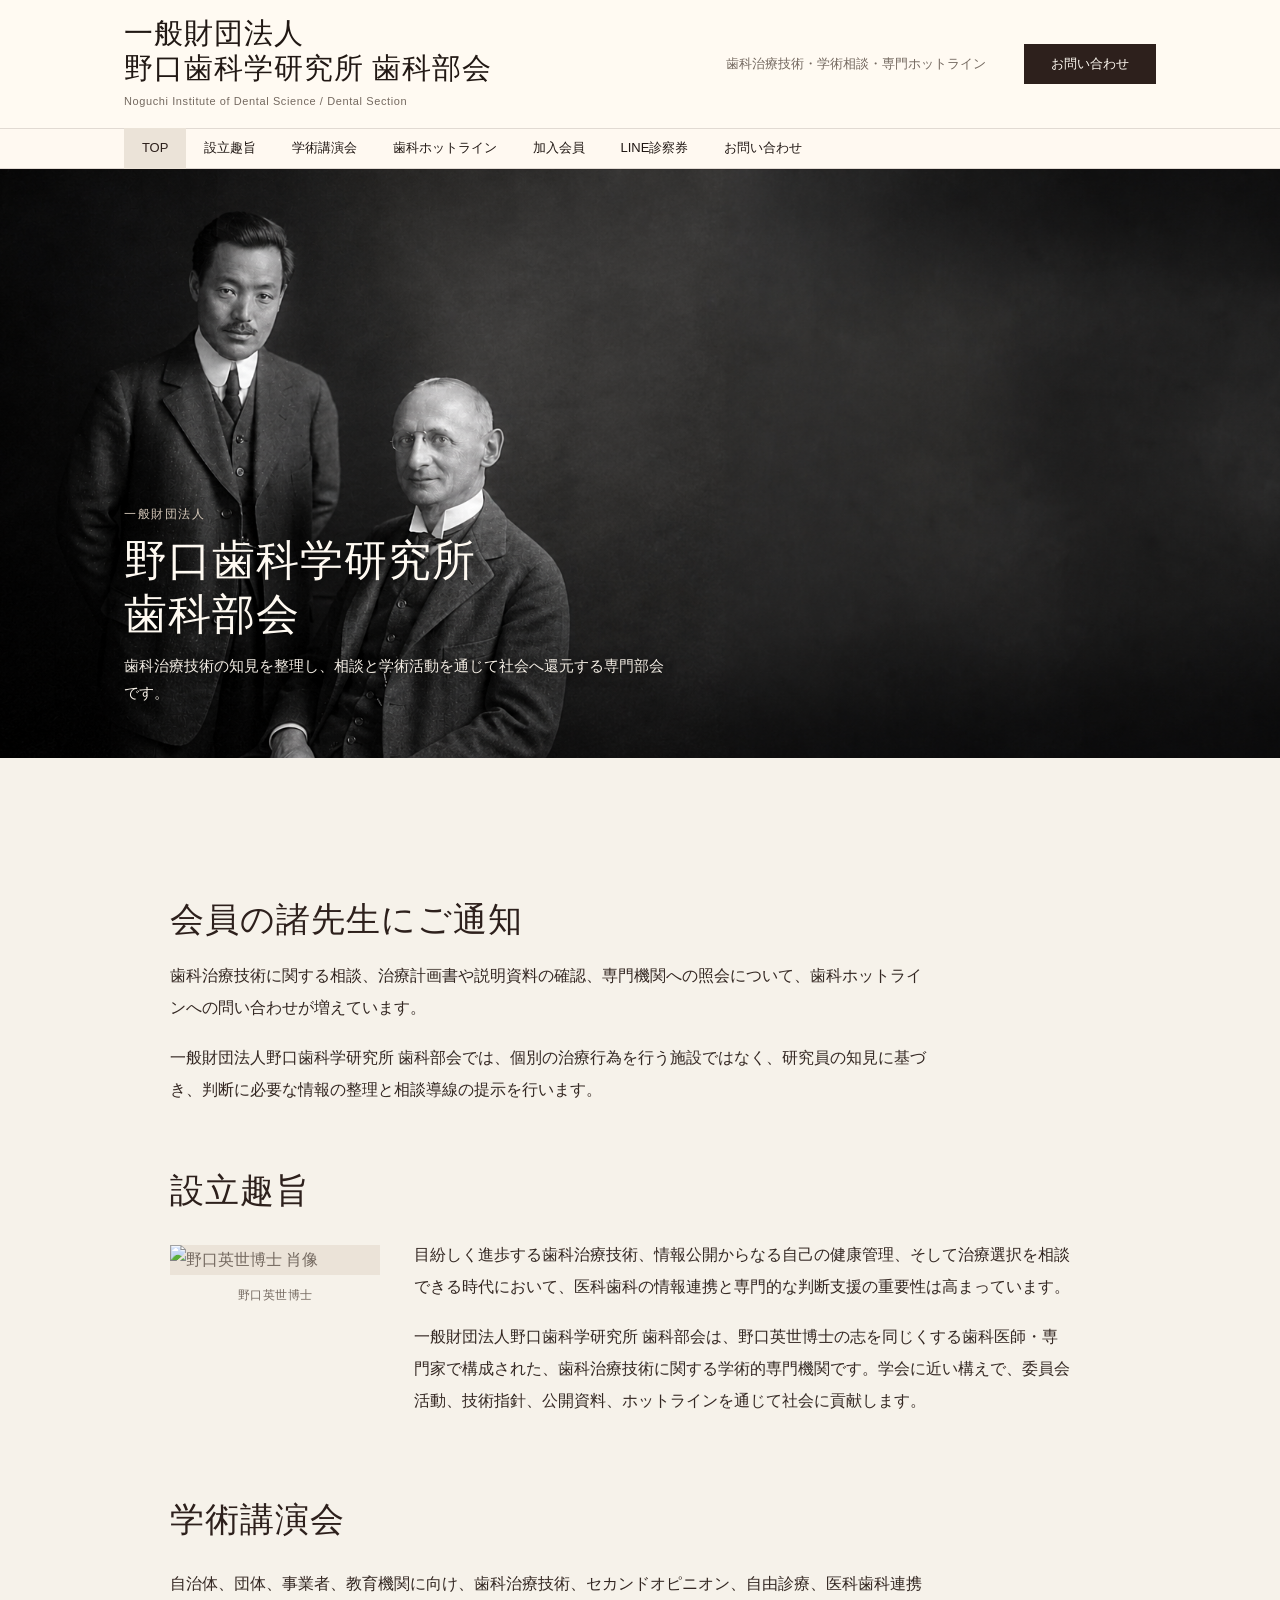
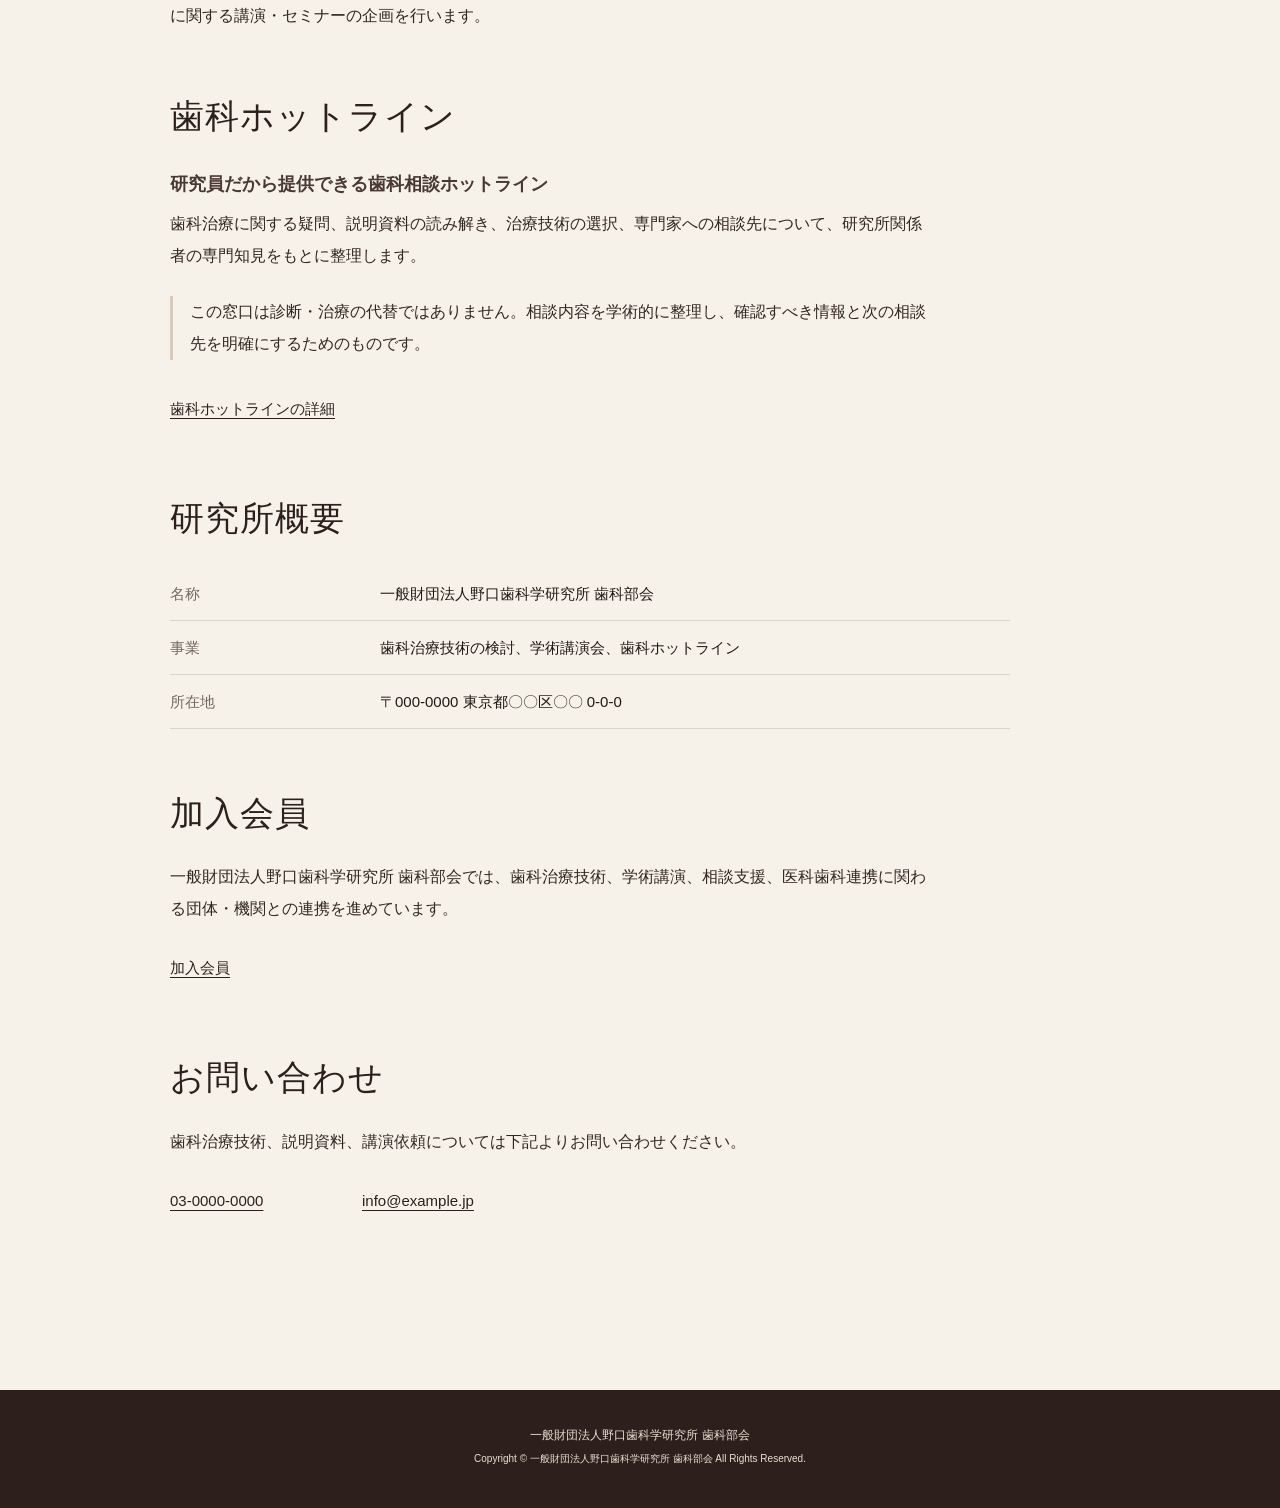
==== index.html @ ede230c1 "chore: initial commit — 野口歯科学研究所 歯科部会 公式サイト - index.html / hotline.html / members.html / line-card.h" ====
<!doctype html>
<html lang="ja">
  <head>
    <meta charset="utf-8" />
    <meta name="viewport" content="width=device-width, initial-scale=1" />
    <title>一般財団法人野口歯科学研究所 歯科部会 | 歯科治療技術・学術相談・専門ホットライン</title>
    <meta
      name="description"
      content="一般財団法人野口歯科学研究所 歯科部会は、歯科治療技術の検討、歯科ホットライン、技術資料の公開を行う学術的専門機関です。セカンドオピニオン、医科歯科連携、講演活動も推進。"
    />
    <meta name="keywords" content="野口歯科学研究所,歯科部会,歯科治療技術,歯科ホットライン,セカンドオピニオン,医科歯科連携,LINE診察券,歯科相談,学術講演" />
    <meta name="author" content="一般財団法人野口歯科学研究所 歯科部会" />
    <meta name="robots" content="index,follow,max-image-preview:large,max-snippet:-1,max-video-preview:-1" />
    <meta name="format-detection" content="telephone=no" />
    <meta name="theme-color" content="#0e2a47" />

    <link rel="canonical" href="https://hideyo-noguchi-mri.com/" />

    <!-- Open Graph -->
    <meta property="og:type" content="website" />
    <meta property="og:site_name" content="一般財団法人野口歯科学研究所 歯科部会" />
    <meta property="og:title" content="一般財団法人野口歯科学研究所 歯科部会 | 歯科治療技術・学術相談・専門ホットライン" />
    <meta property="og:description" content="歯科治療技術の検討、歯科ホットライン、技術資料の公開を行う学術的専門機関。セカンドオピニオン・医科歯科連携・講演活動を推進します。" />
    <meta property="og:url" content="https://hideyo-noguchi-mri.com/" />
    <meta property="og:image" content="https://hideyo-noguchi-mri.com/assets/og-image.png" />
    <meta property="og:image:width" content="1200" />
    <meta property="og:image:height" content="630" />
    <meta property="og:image:alt" content="一般財団法人野口歯科学研究所 歯科部会" />
    <meta property="og:locale" content="ja_JP" />

    <!-- Twitter Card -->
    <meta name="twitter:card" content="summary_large_image" />
    <meta name="twitter:title" content="一般財団法人野口歯科学研究所 歯科部会" />
    <meta name="twitter:description" content="歯科治療技術の検討、歯科ホットライン、技術資料の公開を行う学術的専門機関。" />
    <meta name="twitter:image" content="https://hideyo-noguchi-mri.com/assets/og-image.png" />
    <meta name="twitter:image:alt" content="一般財団法人野口歯科学研究所 歯科部会" />

    <!-- Favicon -->
    <link rel="icon" type="image/png" sizes="16x16" href="assets/favicon-16.png" />
    <link rel="icon" type="image/png" sizes="32x32" href="assets/favicon-32.png" />
    <link rel="icon" type="image/png" sizes="192x192" href="assets/favicon-192.png" />
    <link rel="icon" type="image/png" sizes="512x512" href="assets/favicon-512.png" />
    <link rel="apple-touch-icon" sizes="180x180" href="assets/apple-touch-icon.png" />
    <link rel="shortcut icon" href="assets/favicon-32.png" />

    <link rel="stylesheet" href="styles.css" />

    <!-- 構造化データ (JSON-LD): 組織情報 -->
    <script type="application/ld+json">
    {
      "@context": "https://schema.org",
      "@type": "Organization",
      "name": "一般財団法人野口歯科学研究所 歯科部会",
      "alternateName": "Noguchi Institute of Dental Science / Dental Section",
      "url": "https://hideyo-noguchi-mri.com/",
      "logo": "https://hideyo-noguchi-mri.com/assets/favicon-512.png",
      "image": "https://hideyo-noguchi-mri.com/assets/og-image.png",
      "description": "歯科治療技術の検討、歯科ホットライン、技術資料の公開を行う学術的専門機関。",
      "foundingLocation": "東京都",
      "areaServed": "JP",
      "knowsLanguage": "ja",
      "contactPoint": [{
        "@type": "ContactPoint",
        "telephone": "+81-3-0000-0000",
        "contactType": "customer service",
        "email": "info@example.jp",
        "areaServed": "JP",
        "availableLanguage": ["Japanese"]
      }],
      "sameAs": []
    }
    </script>
    <script type="application/ld+json">
    {
      "@context": "https://schema.org",
      "@type": "WebSite",
      "name": "一般財団法人野口歯科学研究所 歯科部会",
      "url": "https://hideyo-noguchi-mri.com/",
      "inLanguage": "ja"
    }
    </script>
  </head>
  <body>
    <div id="wrapper">
      <div class="fixed-header">
        <header id="header">
          <a class="logo-area" href="#top" aria-label="一般財団法人野口歯科学研究所 歯科部会 ホーム">
            <span class="logo-main">一般財団法人<br>野口歯科学研究所 歯科部会</span>
            <span class="logo-sub">Noguchi Institute of Dental Science / Dental Section</span>
          </a>
          <div class="header-copy">
            歯科治療技術・学術相談・専門ホットライン
          </div>
          <a class="header-contact" href="#contact">お問い合わせ</a>
        </header>

        <nav id="headnav" aria-label="主要ナビゲーション">
          <ul id="menu">
            <li><a href="index.html" aria-current="page">TOP</a></li>
            <li><a href="index.html#statement">設立趣旨</a></li>
            <li><a href="index.html#lecture">学術講演会</a></li>
            <li><a href="hotline.html">歯科ホットライン</a></li>
            <li><a href="members.html">加入会員</a></li>
            <li><a href="line-card.html">LINE診察券</a></li>
            <li><a href="index.html#contact">お問い合わせ</a></li>
          </ul>
        </nav>
      </div>

      <main id="top">
        <div id="imagebox">
          <img
            src="assets/noguchi-hero-refined.png"
            alt="野口英世博士を含む歴史的肖像写真"
          />
          <div class="hero-caption">
            <p>一般財団法人</p>
            <h1>野口歯科学研究所<br>歯科部会</h1>
            <span>歯科治療技術の知見を整理し、相談と学術活動を通じて社会へ還元する専門部会です。</span>
          </div>
        </div>

        <div id="content" class="clearfix">
          <article id="main">
            <section class="singletxt notice-block">
              <h2 class="title">会員の諸先生にご通知</h2>
              <p>
                歯科治療技術に関する相談、治療計画書や説明資料の確認、専門機関への照会について、歯科ホットラインへの問い合わせが増えています。
              </p>
              <p>
                一般財団法人野口歯科学研究所 歯科部会では、個別の治療行為を行う施設ではなく、研究員の知見に基づき、判断に必要な情報の整理と相談導線の提示を行います。
              </p>
            </section>

            <section id="statement" class="singletxt">
              <h2>設立趣旨</h2>
              <div class="portrait-text">
                <figure class="noguchi-portrait">
                  <img
                    src="https://hideyo-noguchi-mri.com/wp-content/themes/standard_black_cmspro/img/hideyo-210x162.jpg"
                    alt="野口英世博士 肖像"
                  />
                  <figcaption>野口英世博士</figcaption>
                </figure>
                <div>
                  <p>
                    目紛しく進歩する歯科治療技術、情報公開からなる自己の健康管理、そして治療選択を相談できる時代において、医科歯科の情報連携と専門的な判断支援の重要性は高まっています。
                  </p>
                  <p>
                    一般財団法人野口歯科学研究所 歯科部会は、野口英世博士の志を同じくする歯科医師・専門家で構成された、歯科治療技術に関する学術的専門機関です。学会に近い構えで、委員会活動、技術指針、公開資料、ホットラインを通じて社会に貢献します。
                  </p>
                </div>
              </div>
            </section>

            <section id="lecture" class="singletxt">
              <h2>学術講演会</h2>
              <p>
                自治体、団体、事業者、教育機関に向け、歯科治療技術、セカンドオピニオン、自由診療、医科歯科連携に関する講演・セミナーの企画を行います。
              </p>
            </section>

            <section id="hotline" class="singletxt">
              <h2>歯科ホットライン</h2>
              <h3>研究員だから提供できる歯科相談ホットライン</h3>
              <p>
                歯科治療に関する疑問、説明資料の読み解き、治療技術の選択、専門家への相談先について、研究所関係者の専門知見をもとに整理します。
              </p>
              <div class="square3">
                <p>
                  この窓口は診断・治療の代替ではありません。相談内容を学術的に整理し、確認すべき情報と次の相談先を明確にするためのものです。
                </p>
              </div>
              <p class="contact-line">
                <a href="hotline.html">歯科ホットラインの詳細</a>
              </p>
            </section>

            <section id="profile" class="singletxt">
              <h2>研究所概要</h2>
              <table class="tablestyle">
                <tr>
                  <th>名称</th>
                  <td>一般財団法人野口歯科学研究所 歯科部会</td>
                </tr>
                <tr>
                  <th>事業</th>
                  <td>歯科治療技術の検討、学術講演会、歯科ホットライン</td>
                </tr>
                <tr>
                  <th>所在地</th>
                  <td>〒000-0000 東京都〇〇区〇〇 0-0-0</td>
                </tr>
              </table>
            </section>

            <section id="members" class="singletxt">
              <h2>加入会員</h2>
              <p>
                一般財団法人野口歯科学研究所 歯科部会では、歯科治療技術、学術講演、相談支援、医科歯科連携に関わる団体・機関との連携を進めています。
              </p>
              <p class="contact-line">
                <a href="members.html">加入会員</a>
              </p>
            </section>

            <section id="contact" class="singletxt">
              <h2>お問い合わせ</h2>
              <p>歯科治療技術、説明資料、講演依頼については下記よりお問い合わせください。</p>
              <p class="contact-line">
                <a href="tel:0300000000">03-0000-0000</a>
                <a href="mailto:info@example.jp">info@example.jp</a>
              </p>
            </section>
          </article>
        </div>
      </main>

      <footer id="footer">
        <p>一般財団法人野口歯科学研究所 歯科部会</p>
        <small>Copyright &copy; 一般財団法人野口歯科学研究所 歯科部会 All Rights Reserved.</small>
      </footer>
    </div>
  </body>
</html>
---- styles.css ----
:root {
  --ink: #211814;
  --brown: #2d201c;
  --brown-2: #4a3933;
  --paper: #f6f2ea;
  --paper-2: #ebe3d8;
  --paper-3: #fffaf2;
  --sand: #d8cbbc;
  --muted: #746960;
  --white: #fffaf2;
  --line: rgba(45, 32, 28, 0.14);
  --soft-shadow: 0 18px 48px rgba(45, 32, 28, 0.08);
  --content: 1160px;
  --read: 760px;
  --gutter: clamp(20px, 5vw, 72px);
}

* {
  box-sizing: border-box;
  margin: 0;
  padding: 0;
}

html {
  width: 100%;
  scroll-padding-top: 132px;
}

body {
  width: 100%;
  min-height: 100vh;
  color: var(--ink);
  background: var(--paper);
  font-family: "Meiryo", "Hiragino Kaku Gothic ProN", "Yu Gothic", sans-serif;
  font-size: 16px;
  line-height: 1.9;
}

a {
  color: inherit;
  text-decoration: none;
}

a:hover {
  color: var(--brown-2);
}

img {
  max-width: 100%;
  border: 0;
  vertical-align: bottom;
}

ul {
  list-style: none;
}

#wrapper {
  min-height: 100vh;
  background: var(--paper);
}

.fixed-header {
  position: sticky;
  top: 0;
  z-index: 20;
  background: rgba(255, 250, 242, 0.96);
  backdrop-filter: blur(12px);
  box-shadow: 0 1px 0 var(--line);
}

#header {
  display: grid;
  grid-template-columns: minmax(320px, 1fr) auto auto;
  align-items: center;
  gap: clamp(20px, 3vw, 42px);
  width: min(100%, var(--content));
  min-height: 82px;
  margin: 0 auto;
  padding-inline: var(--gutter);
  color: var(--ink);
}

.logo-area {
  display: block;
  padding: 16px 0;
}

.logo-main {
  display: block;
  font-family: "Yu Mincho", "Hiragino Mincho ProN", serif;
  font-size: clamp(23px, 2.3vw, 31px);
  font-weight: 500;
  line-height: 1.2;
  letter-spacing: 1px;
}

.logo-sub {
  display: block;
  margin-top: 4px;
  color: var(--muted);
  font-size: 11px;
  letter-spacing: 0.6px;
}

.header-copy {
  max-width: 260px;
  color: var(--muted);
  font-size: 13px;
  line-height: 1.55;
}

.header-contact {
  display: inline-grid;
  min-width: 132px;
  min-height: 40px;
  padding: 0 18px;
  place-items: center;
  color: var(--white);
  background: var(--brown);
  font-size: 13px;
  line-height: 1.2;
}

#headnav {
  width: 100%;
  background: rgba(255, 250, 242, 0.96);
  overflow-x: auto;
  scrollbar-width: none;
  box-shadow: inset 0 1px 0 var(--line), inset 0 -1px 0 var(--line);
}

#headnav::-webkit-scrollbar {
  display: none;
}

#menu {
  display: flex;
  flex-wrap: nowrap;
  width: min(100%, var(--content));
  min-width: max-content;
  margin: 0 auto;
  padding-inline: var(--gutter);
}

#menu li {
  display: block;
}

#menu li a {
  display: block;
  padding: 12px clamp(12px, 1.4vw, 20px) 13px;
  color: var(--ink);
  font-size: 13px;
  line-height: 1.3;
  white-space: nowrap;
}

#menu li a:hover,
#menu a[aria-current="page"] {
  color: var(--brown);
  background: var(--paper-2);
}

#imagebox {
  position: relative;
  width: 100%;
  margin: 0;
  padding-inline: 0;
  background: var(--paper);
}

#imagebox img {
  display: block;
  width: 100%;
  max-width: none;
  height: clamp(440px, 46vw, 720px);
  object-fit: cover;
}

.hero-caption {
  position: absolute;
  left: max(var(--gutter), calc((100vw - var(--content)) / 2 + var(--gutter)));
  bottom: clamp(24px, 4vw, 56px);
  width: min(540px, calc(100% - var(--gutter) * 2 - 56px));
  padding: 0;
  color: var(--white);
  background: transparent;
  text-shadow: 0 2px 14px rgba(0, 0, 0, 0.7);
}

.hero-caption p {
  margin-bottom: 8px;
  color: var(--sand);
  font-size: 12px;
  letter-spacing: 1.5px;
  text-transform: uppercase;
}

.hero-caption h1 {
  margin-bottom: 10px;
  font-family: "Yu Mincho", "Hiragino Mincho ProN", serif;
  font-size: clamp(28px, 3.6vw, 43px);
  font-weight: 500;
  line-height: 1.25;
  letter-spacing: 1px;
}

.hero-caption span {
  display: block;
  color: #f4eee5;
  font-size: 15px;
  line-height: 1.85;
}

#content {
  width: min(100%, var(--content));
  margin: 0 auto;
  padding: clamp(56px, 6vw, 92px) var(--gutter) 86px;
}

#main {
  width: 100%;
  max-width: 940px;
  margin: 0 auto;
}

.singletxt {
  width: 100%;
  margin-bottom: 58px;
}

.singletxt p {
  max-width: var(--read);
  margin: 0 0 18px;
  color: #332722;
  font-size: 16px;
  line-height: 2;
}

.title,
.singletxt h2 {
  margin: 0 0 24px;
  color: var(--brown);
  font-family: "Yu Mincho", "Hiragino Mincho ProN", serif;
  font-size: clamp(25px, 2.8vw, 34px);
  font-weight: 500;
  line-height: 1.38;
  letter-spacing: 1px;
}

.singletxt h2 {
  margin-top: 62px;
}

.singletxt h3 {
  margin: 30px 0 10px;
  color: var(--brown-2);
  font-size: 18px;
  font-weight: 600;
  line-height: 1.5;
}

.notice-block {
  padding: 0;
  background: transparent;
}

.notice-block .title {
  margin-bottom: 16px;
}

.square3 {
  max-width: var(--read);
  margin: 24px 0;
  padding: 0 0 0 20px;
  background: transparent;
  box-shadow: inset 3px 0 0 var(--sand);
}

.square3 p {
  margin: 0;
}

.portrait-text {
  display: grid;
  grid-template-columns: 210px minmax(0, 1fr);
  gap: 34px;
  align-items: start;
  max-width: 900px;
}

.noguchi-portrait {
  margin: 6px 0 0;
  color: var(--muted);
}

.noguchi-portrait img {
  display: block;
  width: 210px;
  height: auto;
  background: var(--paper-2);
}

.noguchi-portrait figcaption {
  margin-top: 9px;
  font-size: 12px;
  letter-spacing: 0.5px;
  text-align: center;
}

.tablestyle {
  width: 100%;
  max-width: 840px;
  margin: 0;
  border-collapse: collapse;
  background: transparent;
}

.tablestyle th,
.tablestyle td {
  padding: 13px 0;
  font-size: 15px;
  line-height: 1.8;
  vertical-align: top;
  border-bottom: 1px solid var(--line);
}

.tablestyle th {
  width: 25%;
  color: var(--muted);
  background: transparent;
  font-weight: 500;
  text-align: left;
}

.tablestyle td {
  color: var(--ink);
  background: transparent;
}

.contact-line {
  display: flex;
  flex-wrap: wrap;
  gap: 12px;
  max-width: var(--read);
}

.contact-line a {
  display: inline-block;
  min-width: 180px;
  padding: 10px 0;
  color: var(--brown);
  background: transparent;
  font-size: 15px;
  text-align: left;
  text-decoration: underline;
  text-underline-offset: 4px;
}

.contact-line a:hover {
  color: var(--brown-2);
  background: transparent;
}

.page-visual {
  display: grid;
  width: 100%;
  min-height: clamp(280px, 28vw, 420px);
  align-items: center;
  margin: 0;
  padding: clamp(56px, 7vw, 96px) max(var(--gutter), calc((100vw - var(--content)) / 2 + var(--gutter)));
  color: var(--white);
  background:
    radial-gradient(120% 80% at 20% 0%, rgba(74, 57, 51, 0.55), transparent 60%),
    linear-gradient(180deg, #1a120e 0%, #2d201c 100%);
  border-top: 1px solid rgba(216, 203, 188, 0.18);
  border-bottom: 1px solid rgba(216, 203, 188, 0.18);
}

.hotline-visual {
  background:
    radial-gradient(120% 80% at 20% 0%, rgba(58, 64, 78, 0.55), transparent 60%),
    linear-gradient(180deg, #15161c 0%, #232531 100%);
}

.line-card-visual {
  background:
    radial-gradient(120% 80% at 20% 0%, rgba(56, 70, 60, 0.55), transparent 60%),
    linear-gradient(180deg, #131814 0%, #232a23 100%);
}

.members-visual {
  background:
    radial-gradient(120% 80% at 20% 0%, rgba(74, 57, 51, 0.55), transparent 60%),
    linear-gradient(180deg, #1a120e 0%, #2d201c 100%);
}

.page-visual > div {
  max-width: 760px;
}

.page-label {
  margin-bottom: 8px;
  color: var(--sand);
  font-size: 13px;
  letter-spacing: 1.5px;
  text-transform: uppercase;
}

.page-visual h1 {
  margin-bottom: 12px;
  font-family: "Yu Mincho", "Hiragino Mincho ProN", serif;
  font-size: clamp(34px, 4vw, 54px);
  font-weight: 500;
  line-height: 1.2;
  letter-spacing: 1px;
}

.page-visual p {
  max-width: 720px;
  color: #f4eee5;
  font-size: 16px;
  line-height: 1.95;
}

.feature-grid {
  display: grid;
  grid-template-columns: repeat(3, minmax(0, 1fr));
  gap: 28px;
  max-width: 900px;
}

.feature-grid > div {
  padding: 0;
  background: transparent;
}

.feature-grid h3 {
  margin-top: 0;
}

.feature-grid p {
  margin-bottom: 0;
}

.flow-list {
  display: grid;
  gap: 8px;
  max-width: var(--read);
  margin-left: 1.4em;
  color: #332722;
  font-size: 16px;
  line-height: 2;
}

.member-list {
  display: grid;
  grid-template-columns: repeat(2, minmax(0, 1fr));
  gap: 18px;
  max-width: 900px;
}

.member-list section {
  padding: 0;
  background: transparent;
}

.member-list h3 {
  margin: 0 0 14px;
  color: var(--brown);
  font-size: 18px;
  font-weight: 600;
  line-height: 1.5;
}

.member-list ul {
  display: grid;
  gap: 8px;
}

.member-list li {
  color: #332722;
  font-size: 15px;
  line-height: 1.8;
}

.member-table {
  width: 100%;
  max-width: 900px;
  border-collapse: collapse;
  background: transparent;
}

.member-table th,
.member-table td {
  padding: 13px 0;
  font-size: 15px;
  line-height: 1.7;
  text-align: left;
  vertical-align: top;
  border-bottom: 1px solid var(--line);
}

.member-table th {
  color: var(--brown);
  background: transparent;
  font-weight: 600;
}

.member-table td:first-child {
  width: 68%;
}

.member-table td:last-child {
  color: var(--brown-2);
  white-space: nowrap;
}

#footer {
  margin-top: 20px;
  padding: 34px 10px 38px;
  color: #eadfd3;
  background: var(--brown);
  font-size: 12px;
  text-align: center;
}

.clearfix::after {
  content: "";
  display: block;
  clear: both;
}

@media (max-width: 840px) {
  html {
    scroll-padding-top: 44px;
  }

  .fixed-header {
    position: static;
  }

  #header {
    grid-template-columns: 1fr;
    gap: 8px;
    min-height: auto;
    padding-top: 14px;
    padding-bottom: 14px;
  }

  #headnav {
    position: sticky;
    top: 0;
  }

  .header-contact {
    width: fit-content;
    min-width: 150px;
  }

  #imagebox {
    padding-inline: 0;
  }

  #imagebox img {
    height: 520px;
  }

  .hero-caption {
    left: 20px;
    right: 20px;
    bottom: 22px;
    width: auto;
    padding: 22px 22px 24px;
  }

  .feature-grid,
  .member-list,
  .portrait-text {
    grid-template-columns: 1fr;
  }

  .noguchi-portrait img {
    width: min(210px, 100%);
  }
}

@media (max-width: 520px) {
  :root {
    --gutter: 18px;
  }

  body {
    font-size: 15px;
  }

  .logo-main {
    font-size: 22px;
  }

  .logo-area {
    padding: 0 0 4px;
  }

  .logo-sub {
    font-size: 10px;
  }

  .header-copy {
    font-size: 12px;
  }

  #headnav {
    padding-inline: 16px;
  }

  #imagebox img {
    height: 470px;
  }

  .hero-caption {
    padding: 18px;
  }

  .hero-caption h1 {
    font-size: 25px;
  }

  .hero-caption span {
    font-size: 13px;
    line-height: 1.75;
  }

  .page-visual {
    width: 100%;
    min-height: 320px;
  }

  .tablestyle,
  .tablestyle tbody,
  .tablestyle tr,
  .tablestyle th,
  .tablestyle td,
  .member-table,
  .member-table thead,
  .member-table tbody,
  .member-table tr,
  .member-table th,
  .member-table td {
    display: block;
    width: 100%;
  }

  .member-table thead {
    display: none;
  }

  .member-table tr {
    padding: 14px 0;
    border-bottom: 1px solid var(--line);
  }

  .member-table td {
    padding: 3px 0;
    box-shadow: none;
  }

  .member-table td:last-child {
    white-space: normal;
  }

  .contact-line {
    display: block;
  }

  .contact-line a {
    width: 100%;
    margin-bottom: 8px;
  }
}
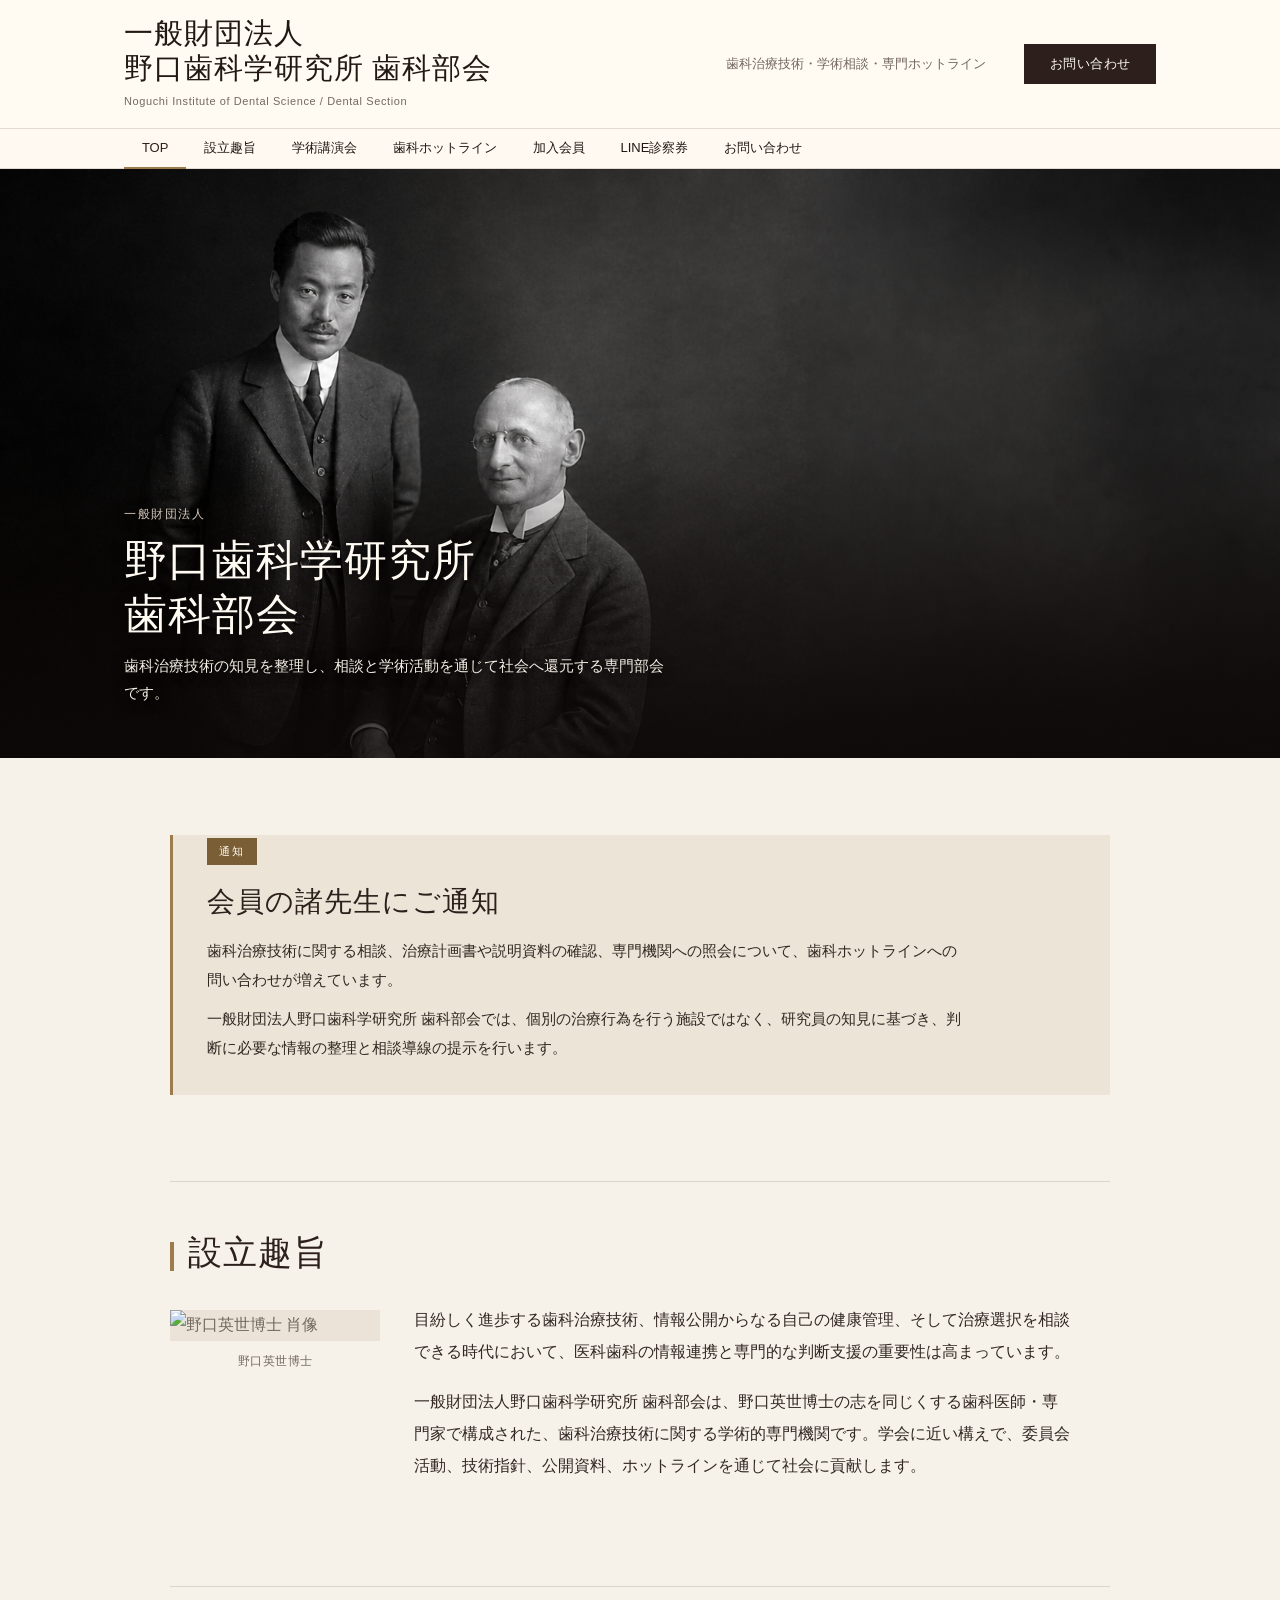
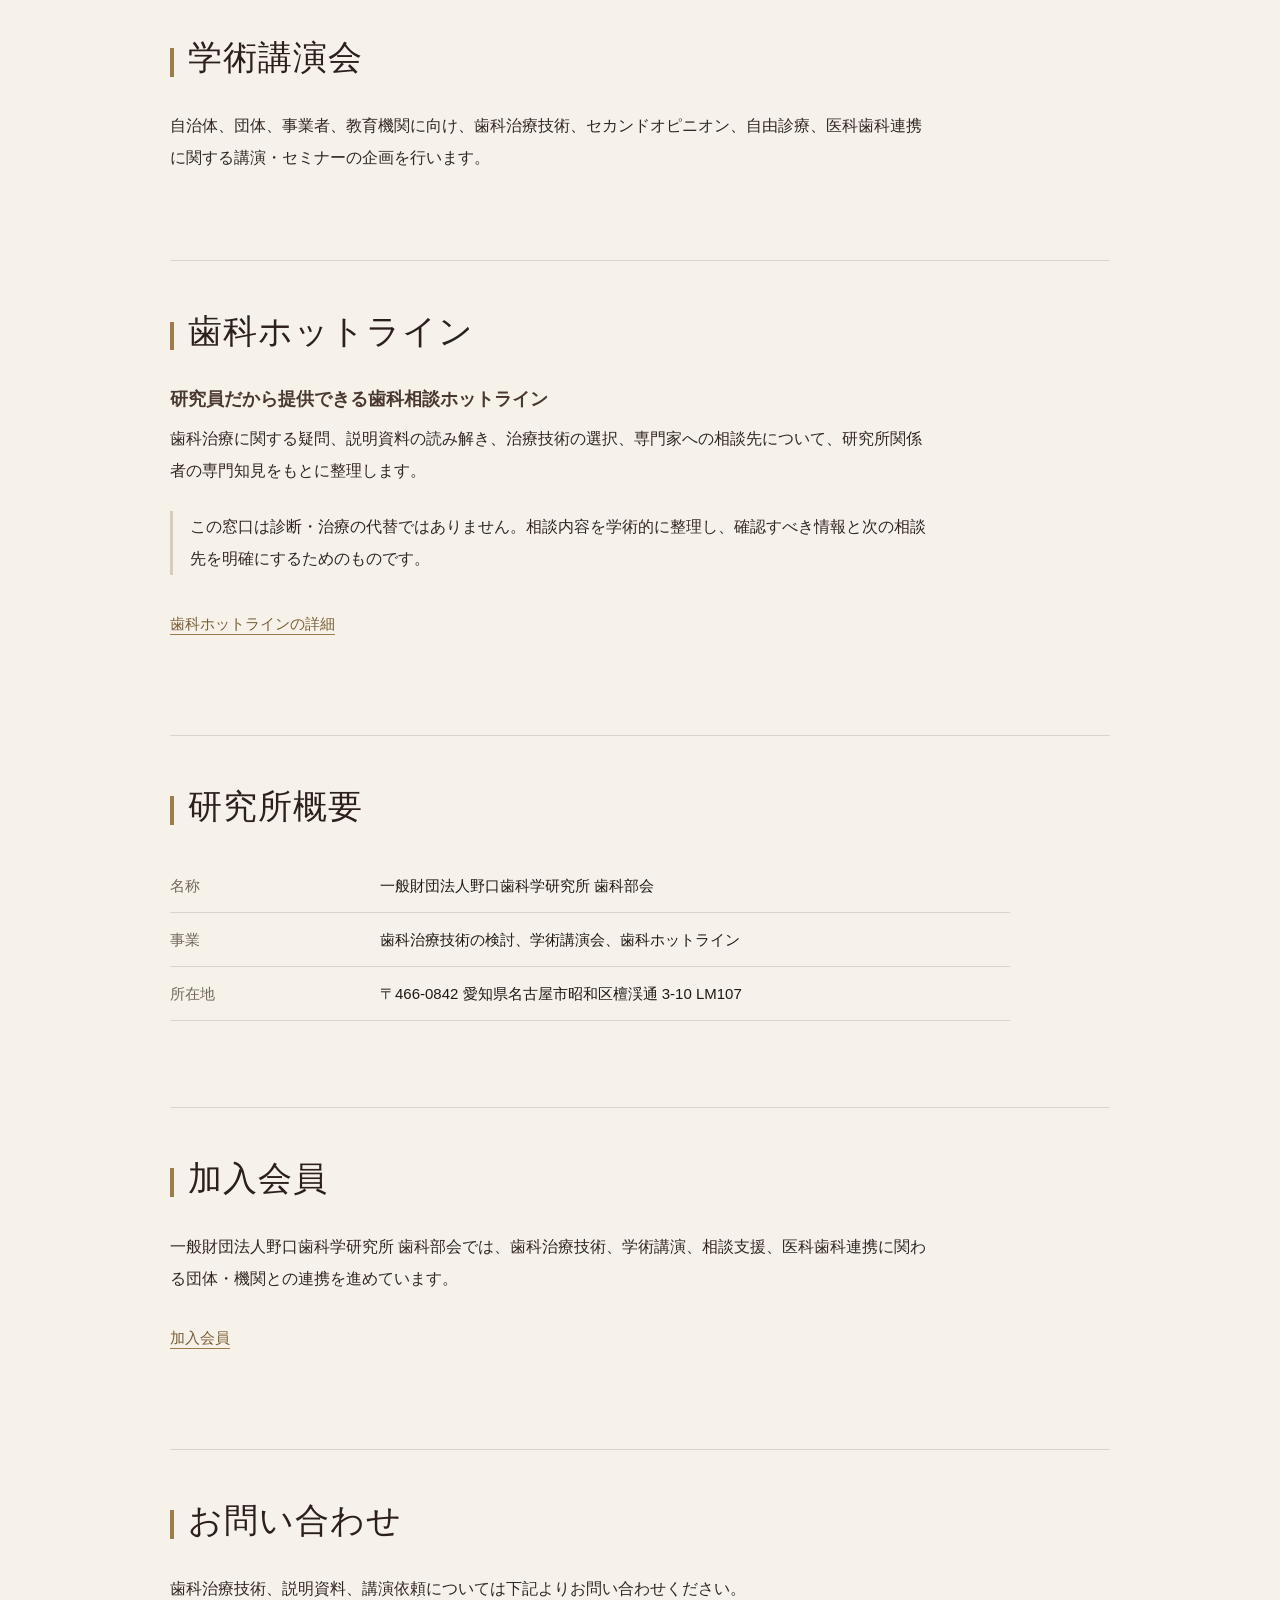
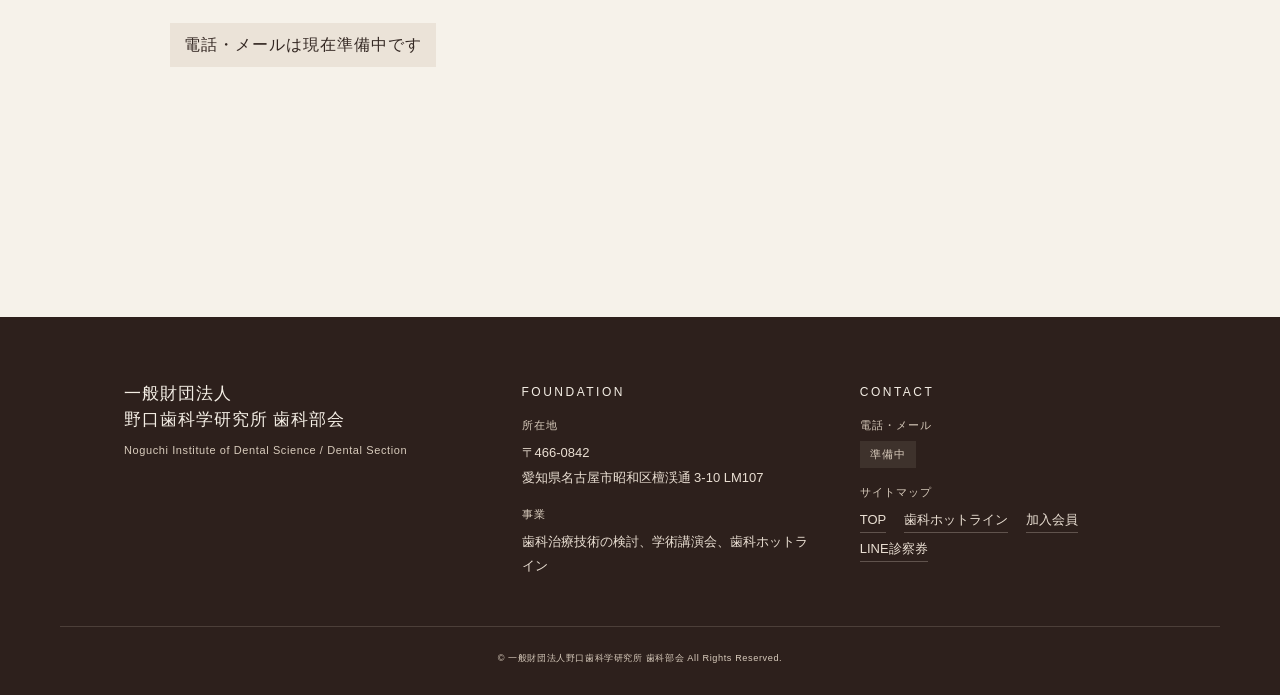
==== commit 487e434b: "feat: デザイン改修 — アクセント色導入、フッター刷新、加入会員カード化 - アクセントカラー（深いゴールド #9c7c4d）を導入、CTAと現在地表示に適用 - :focus-visible " ====
--- a/index.html
+++ b/index.html
@@ -59,14 +59,14 @@
       "foundingLocation": "東京都",
       "areaServed": "JP",
       "knowsLanguage": "ja",
-      "contactPoint": [{
-        "@type": "ContactPoint",
-        "telephone": "+81-3-0000-0000",
-        "contactType": "customer service",
-        "email": "info@example.jp",
-        "areaServed": "JP",
-        "availableLanguage": ["Japanese"]
-      }],
+      "address": {
+        "@type": "PostalAddress",
+        "streetAddress": "檀渓通 3-10 LM107",
+        "addressLocality": "名古屋市昭和区",
+        "addressRegion": "愛知県",
+        "postalCode": "466-0842",
+        "addressCountry": "JP"
+      },
       "sameAs": []
     }
     </script>
@@ -189,7 +189,7 @@
                 </tr>
                 <tr>
                   <th>所在地</th>
-                  <td>〒000-0000 東京都〇〇区〇〇 0-0-0</td>
+                  <td>〒466-0842 愛知県名古屋市昭和区檀渓通 3-10 LM107</td>
                 </tr>
               </table>
             </section>
@@ -207,18 +207,45 @@
             <section id="contact" class="singletxt">
               <h2>お問い合わせ</h2>
               <p>歯科治療技術、説明資料、講演依頼については下記よりお問い合わせください。</p>
-              <p class="contact-line">
-                <a href="tel:0300000000">03-0000-0000</a>
-                <a href="mailto:info@example.jp">info@example.jp</a>
-              </p>
+              <p class="contact-pending">電話・メールは現在準備中です</p>
             </section>
           </article>
         </div>
       </main>
 
       <footer id="footer">
-        <p>一般財団法人野口歯科学研究所 歯科部会</p>
-        <small>Copyright &copy; 一般財団法人野口歯科学研究所 歯科部会 All Rights Reserved.</small>
+        <div class="footer-inner">
+          <div class="footer-brand">
+            一般財団法人<br>野口歯科学研究所 歯科部会
+            <small>Noguchi Institute of Dental Science / Dental Section</small>
+          </div>
+          <div class="footer-col">
+            <h4>FOUNDATION</h4>
+            <dl>
+              <dt>所在地</dt>
+              <dd>〒466-0842<br>愛知県名古屋市昭和区檀渓通 3-10 LM107</dd>
+              <dt>事業</dt>
+              <dd>歯科治療技術の検討、学術講演会、歯科ホットライン</dd>
+            </dl>
+          </div>
+          <div class="footer-col">
+            <h4>CONTACT</h4>
+            <dl>
+              <dt>電話・メール</dt>
+              <dd><span class="footer-pending">準備中</span></dd>
+              <dt>サイトマップ</dt>
+              <dd>
+                <a href="index.html">TOP</a>
+                <a href="hotline.html">歯科ホットライン</a>
+                <a href="members.html">加入会員</a>
+                <a href="line-card.html">LINE診察券</a>
+              </dd>
+            </dl>
+          </div>
+        </div>
+        <div class="footer-bottom">
+          <small>&copy; 一般財団法人野口歯科学研究所 歯科部会 All Rights Reserved.</small>
+        </div>
       </footer>
     </div>
   </body>
--- a/styles.css
+++ b/styles.css
@@ -9,10 +9,24 @@
   --muted: #746960;
   --white: #fffaf2;
   --line: rgba(45, 32, 28, 0.14);
+  --accent: #9c7c4d;
+  --accent-deep: #7a5e36;
+  --accent-soft: rgba(156, 124, 77, 0.12);
   --soft-shadow: 0 18px 48px rgba(45, 32, 28, 0.08);
   --content: 1160px;
   --read: 760px;
   --gutter: clamp(20px, 5vw, 72px);
+}
+
+:focus-visible {
+  outline: 2px solid var(--accent);
+  outline-offset: 3px;
+  border-radius: 2px;
+}
+
+::selection {
+  background: var(--accent-soft);
+  color: var(--ink);
 }
 
 * {
@@ -39,10 +53,11 @@
 a {
   color: inherit;
   text-decoration: none;
+  transition: color 160ms ease;
 }
 
 a:hover {
-  color: var(--brown-2);
+  color: var(--accent-deep);
 }
 
 img {
@@ -120,6 +135,15 @@
   background: var(--brown);
   font-size: 13px;
   line-height: 1.2;
+  letter-spacing: 0.5px;
+  border: 1px solid transparent;
+  transition: background 180ms ease, color 180ms ease, border-color 180ms ease;
+}
+
+.header-contact:hover {
+  color: var(--white);
+  background: var(--accent-deep);
+  border-color: var(--accent);
 }
 
 #headnav {
@@ -156,10 +180,19 @@
   white-space: nowrap;
 }
 
-#menu li a:hover,
+#menu li a {
+  transition: color 160ms ease, background 160ms ease, box-shadow 160ms ease;
+}
+
+#menu li a:hover {
+  color: var(--accent-deep);
+  background: var(--accent-soft);
+}
+
 #menu a[aria-current="page"] {
   color: var(--brown);
-  background: var(--paper-2);
+  background: transparent;
+  box-shadow: inset 0 -2px 0 var(--accent);
 }
 
 #imagebox {
@@ -176,17 +209,28 @@
   max-width: none;
   height: clamp(440px, 46vw, 720px);
   object-fit: cover;
+  object-position: 22% center;
+}
+
+#imagebox::after {
+  content: "";
+  position: absolute;
+  inset: auto 0 0;
+  height: 55%;
+  background: linear-gradient(180deg, transparent 0%, rgba(15, 10, 8, 0.55) 60%, rgba(15, 10, 8, 0.78) 100%);
+  pointer-events: none;
 }
 
 .hero-caption {
   position: absolute;
+  z-index: 1;
   left: max(var(--gutter), calc((100vw - var(--content)) / 2 + var(--gutter)));
   bottom: clamp(24px, 4vw, 56px);
   width: min(540px, calc(100% - var(--gutter) * 2 - 56px));
   padding: 0;
   color: var(--white);
   background: transparent;
-  text-shadow: 0 2px 14px rgba(0, 0, 0, 0.7);
+  text-shadow: 0 2px 14px rgba(0, 0, 0, 0.85);
 }
 
 .hero-caption p {
@@ -226,8 +270,16 @@
 }
 
 .singletxt {
+  position: relative;
   width: 100%;
-  margin-bottom: 58px;
+  margin-bottom: 86px;
+  padding-top: 36px;
+  border-top: 1px solid var(--line);
+}
+
+.singletxt:first-child {
+  padding-top: 0;
+  border-top: none;
 }
 
 .singletxt p {
@@ -240,7 +292,9 @@
 
 .title,
 .singletxt h2 {
-  margin: 0 0 24px;
+  position: relative;
+  margin: 0 0 28px;
+  padding-left: 18px;
   color: var(--brown);
   font-family: "Yu Mincho", "Hiragino Mincho ProN", serif;
   font-size: clamp(25px, 2.8vw, 34px);
@@ -249,8 +303,19 @@
   letter-spacing: 1px;
 }
 
+.title::before,
+.singletxt h2::before {
+  content: "";
+  position: absolute;
+  left: 0;
+  top: 0.36em;
+  width: 4px;
+  height: 0.85em;
+  background: var(--accent);
+}
+
 .singletxt h2 {
-  margin-top: 62px;
+  margin-top: 12px;
 }
 
 .singletxt h3 {
@@ -262,12 +327,40 @@
 }
 
 .notice-block {
-  padding: 0;
-  background: transparent;
+  position: relative;
+  margin-bottom: 86px;
+  padding: 30px 34px 22px;
+  background: var(--accent-soft);
+  border-top: none;
+  border-left: 3px solid var(--accent);
+}
+
+.notice-block::before {
+  content: "通知";
+  display: inline-block;
+  margin-bottom: 10px;
+  padding: 3px 12px;
+  color: var(--white);
+  background: var(--accent-deep);
+  font-family: "Meiryo", "Hiragino Kaku Gothic ProN", sans-serif;
+  font-size: 11px;
+  letter-spacing: 2px;
 }
 
 .notice-block .title {
-  margin-bottom: 16px;
+  margin: 8px 0 14px;
+  padding-left: 0;
+  font-size: clamp(22px, 2.4vw, 28px);
+}
+
+.notice-block .title::before {
+  display: none;
+}
+
+.notice-block p {
+  margin-bottom: 10px;
+  font-size: 15px;
+  line-height: 1.95;
 }
 
 .square3 {
@@ -344,85 +437,39 @@
   flex-wrap: wrap;
   gap: 12px;
   max-width: var(--read);
+  margin-top: 6px;
 }
 
 .contact-line a {
   display: inline-block;
   min-width: 180px;
   padding: 10px 0;
-  color: var(--brown);
+  color: var(--accent-deep);
   background: transparent;
   font-size: 15px;
   text-align: left;
   text-decoration: underline;
-  text-underline-offset: 4px;
+  text-underline-offset: 5px;
+  text-decoration-thickness: 1px;
+  text-decoration-color: var(--accent);
+  transition: color 160ms ease, text-decoration-color 160ms ease;
 }
 
 .contact-line a:hover {
-  color: var(--brown-2);
-  background: transparent;
-}
-
-.page-visual {
-  display: grid;
-  width: 100%;
-  min-height: clamp(280px, 28vw, 420px);
-  align-items: center;
-  margin: 0;
-  padding: clamp(56px, 7vw, 96px) max(var(--gutter), calc((100vw - var(--content)) / 2 + var(--gutter)));
-  color: var(--white);
-  background:
-    radial-gradient(120% 80% at 20% 0%, rgba(74, 57, 51, 0.55), transparent 60%),
-    linear-gradient(180deg, #1a120e 0%, #2d201c 100%);
-  border-top: 1px solid rgba(216, 203, 188, 0.18);
-  border-bottom: 1px solid rgba(216, 203, 188, 0.18);
-}
-
-.hotline-visual {
-  background:
-    radial-gradient(120% 80% at 20% 0%, rgba(58, 64, 78, 0.55), transparent 60%),
-    linear-gradient(180deg, #15161c 0%, #232531 100%);
-}
-
-.line-card-visual {
-  background:
-    radial-gradient(120% 80% at 20% 0%, rgba(56, 70, 60, 0.55), transparent 60%),
-    linear-gradient(180deg, #131814 0%, #232a23 100%);
-}
-
-.members-visual {
-  background:
-    radial-gradient(120% 80% at 20% 0%, rgba(74, 57, 51, 0.55), transparent 60%),
-    linear-gradient(180deg, #1a120e 0%, #2d201c 100%);
-}
-
-.page-visual > div {
-  max-width: 760px;
-}
-
-.page-label {
-  margin-bottom: 8px;
-  color: var(--sand);
+  color: var(--ink);
+  text-decoration-color: var(--ink);
+}
+
+.contact-pending {
+  display: inline-block;
+  padding: 6px 14px;
+  color: var(--muted);
+  background: var(--paper-2);
   font-size: 13px;
-  letter-spacing: 1.5px;
-  text-transform: uppercase;
-}
-
-.page-visual h1 {
-  margin-bottom: 12px;
-  font-family: "Yu Mincho", "Hiragino Mincho ProN", serif;
-  font-size: clamp(34px, 4vw, 54px);
-  font-weight: 500;
-  line-height: 1.2;
   letter-spacing: 1px;
 }
 
-.page-visual p {
-  max-width: 720px;
-  color: #f4eee5;
-  font-size: 16px;
-  line-height: 1.95;
-}
+/* lower-page hero uses #imagebox + .hero-caption (unified with TOP) */
 
 .feature-grid {
   display: grid;
@@ -485,44 +532,161 @@
   line-height: 1.8;
 }
 
-.member-table {
-  width: 100%;
-  max-width: 900px;
-  border-collapse: collapse;
-  background: transparent;
-}
-
-.member-table th,
-.member-table td {
-  padding: 13px 0;
-  font-size: 15px;
-  line-height: 1.7;
-  text-align: left;
-  vertical-align: top;
-  border-bottom: 1px solid var(--line);
-}
-
-.member-table th {
+.member-cards {
+  display: grid;
+  grid-template-columns: repeat(auto-fill, minmax(280px, 1fr));
+  gap: 14px;
+  max-width: 1040px;
+}
+
+.member-card {
+  display: flex;
+  flex-direction: column;
+  gap: 6px;
+  padding: 20px 22px 22px;
+  background: var(--paper-3);
+  border-left: 2px solid var(--accent);
+  transition: transform 200ms ease, box-shadow 200ms ease, border-color 200ms ease;
+}
+
+.member-card:hover {
+  transform: translateY(-2px);
+  border-color: var(--accent-deep);
+  box-shadow: var(--soft-shadow);
+}
+
+.member-card .clinic {
   color: var(--brown);
-  background: transparent;
-  font-weight: 600;
-}
-
-.member-table td:first-child {
-  width: 68%;
-}
-
-.member-table td:last-child {
-  color: var(--brown-2);
-  white-space: nowrap;
+  font-family: "Yu Mincho", "Hiragino Mincho ProN", serif;
+  font-size: 16px;
+  font-weight: 500;
+  line-height: 1.45;
+  letter-spacing: 0.3px;
+}
+
+.member-card .doctor {
+  color: var(--muted);
+  font-size: 13px;
+  letter-spacing: 0.4px;
+}
+
+.member-group {
+  margin-bottom: 36px;
+}
+
+.member-group-label {
+  display: flex;
+  align-items: center;
+  gap: 14px;
+  margin-bottom: 14px;
+  color: var(--accent-deep);
+  font-family: "Yu Mincho", "Hiragino Mincho ProN", serif;
+  font-size: 22px;
+  font-weight: 500;
+  letter-spacing: 2px;
+}
+
+.member-group-label::after {
+  content: "";
+  flex: 1;
+  height: 1px;
+  background: var(--line);
 }
 
 #footer {
-  margin-top: 20px;
-  padding: 34px 10px 38px;
+  margin-top: 60px;
+  padding: 64px 0 28px;
+  color: #cbbfb1;
+  background: var(--brown);
+  font-size: 13px;
+  line-height: 1.85;
+}
+
+.footer-inner {
+  display: grid;
+  grid-template-columns: minmax(280px, 1.2fr) repeat(2, minmax(0, 1fr));
+  gap: 42px;
+  width: min(100%, var(--content));
+  margin: 0 auto;
+  padding: 0 var(--gutter) 40px;
+  border-bottom: 1px solid rgba(216, 203, 188, 0.18);
+}
+
+.footer-brand {
+  color: #f4eee5;
+  font-family: "Yu Mincho", "Hiragino Mincho ProN", serif;
+  font-size: 17px;
+  line-height: 1.55;
+  letter-spacing: 1px;
+}
+
+.footer-brand small {
+  display: block;
+  margin-top: 8px;
+  color: var(--sand);
+  font-family: "Meiryo", "Hiragino Kaku Gothic ProN", sans-serif;
+  font-size: 11px;
+  letter-spacing: 0.6px;
+}
+
+.footer-col h4 {
+  margin-bottom: 12px;
+  color: #f4eee5;
+  font-size: 12px;
+  font-weight: 500;
+  letter-spacing: 2.5px;
+}
+
+.footer-col dl {
+  display: grid;
+  gap: 6px;
+}
+
+.footer-col dt {
+  color: var(--sand);
+  font-size: 11px;
+  letter-spacing: 1px;
+}
+
+.footer-col dd {
+  margin: 0 0 8px;
   color: #eadfd3;
-  background: var(--brown);
-  font-size: 12px;
+  font-size: 13px;
+}
+
+.footer-col dd a {
+  display: inline-block;
+  margin-right: 14px;
+  margin-bottom: 4px;
+}
+
+.footer-col a {
+  color: #eadfd3;
+  text-decoration: none;
+  border-bottom: 1px solid rgba(216, 203, 188, 0.3);
+}
+
+.footer-col a:hover {
+  color: var(--white);
+  border-bottom-color: var(--accent);
+}
+
+.footer-pending {
+  display: inline-block;
+  padding: 3px 10px;
+  color: var(--sand);
+  background: rgba(216, 203, 188, 0.1);
+  font-size: 11px;
+  letter-spacing: 1px;
+}
+
+.footer-bottom {
+  width: min(100%, var(--content));
+  margin: 0 auto;
+  padding: 20px var(--gutter) 0;
+  color: var(--sand);
+  font-size: 11px;
+  letter-spacing: 0.6px;
   text-align: center;
 }
 
@@ -564,7 +728,13 @@
   }
 
   #imagebox img {
-    height: 520px;
+    height: 380px;
+    object-position: 18% center;
+  }
+
+  #imagebox::after {
+    height: 65%;
+    background: linear-gradient(180deg, transparent 0%, rgba(15, 10, 8, 0.62) 55%, rgba(15, 10, 8, 0.86) 100%);
   }
 
   .hero-caption {
@@ -572,13 +742,18 @@
     right: 20px;
     bottom: 22px;
     width: auto;
-    padding: 22px 22px 24px;
+    padding: 0;
   }
 
   .feature-grid,
   .member-list,
-  .portrait-text {
+  .portrait-text,
+  .footer-inner {
     grid-template-columns: 1fr;
+  }
+
+  .footer-inner {
+    gap: 32px;
   }
 
   .noguchi-portrait img {
@@ -616,58 +791,31 @@
   }
 
   #imagebox img {
-    height: 470px;
+    height: 320px;
+    object-position: 15% center;
   }
 
   .hero-caption {
-    padding: 18px;
+    padding: 0;
   }
 
   .hero-caption h1 {
-    font-size: 25px;
+    font-size: 24px;
+    line-height: 1.3;
   }
 
   .hero-caption span {
     font-size: 13px;
     line-height: 1.75;
-  }
-
-  .page-visual {
-    width: 100%;
-    min-height: 320px;
   }
 
   .tablestyle,
   .tablestyle tbody,
   .tablestyle tr,
   .tablestyle th,
-  .tablestyle td,
-  .member-table,
-  .member-table thead,
-  .member-table tbody,
-  .member-table tr,
-  .member-table th,
-  .member-table td {
+  .tablestyle td {
     display: block;
     width: 100%;
-  }
-
-  .member-table thead {
-    display: none;
-  }
-
-  .member-table tr {
-    padding: 14px 0;
-    border-bottom: 1px solid var(--line);
-  }
-
-  .member-table td {
-    padding: 3px 0;
-    box-shadow: none;
-  }
-
-  .member-table td:last-child {
-    white-space: normal;
   }
 
   .contact-line {
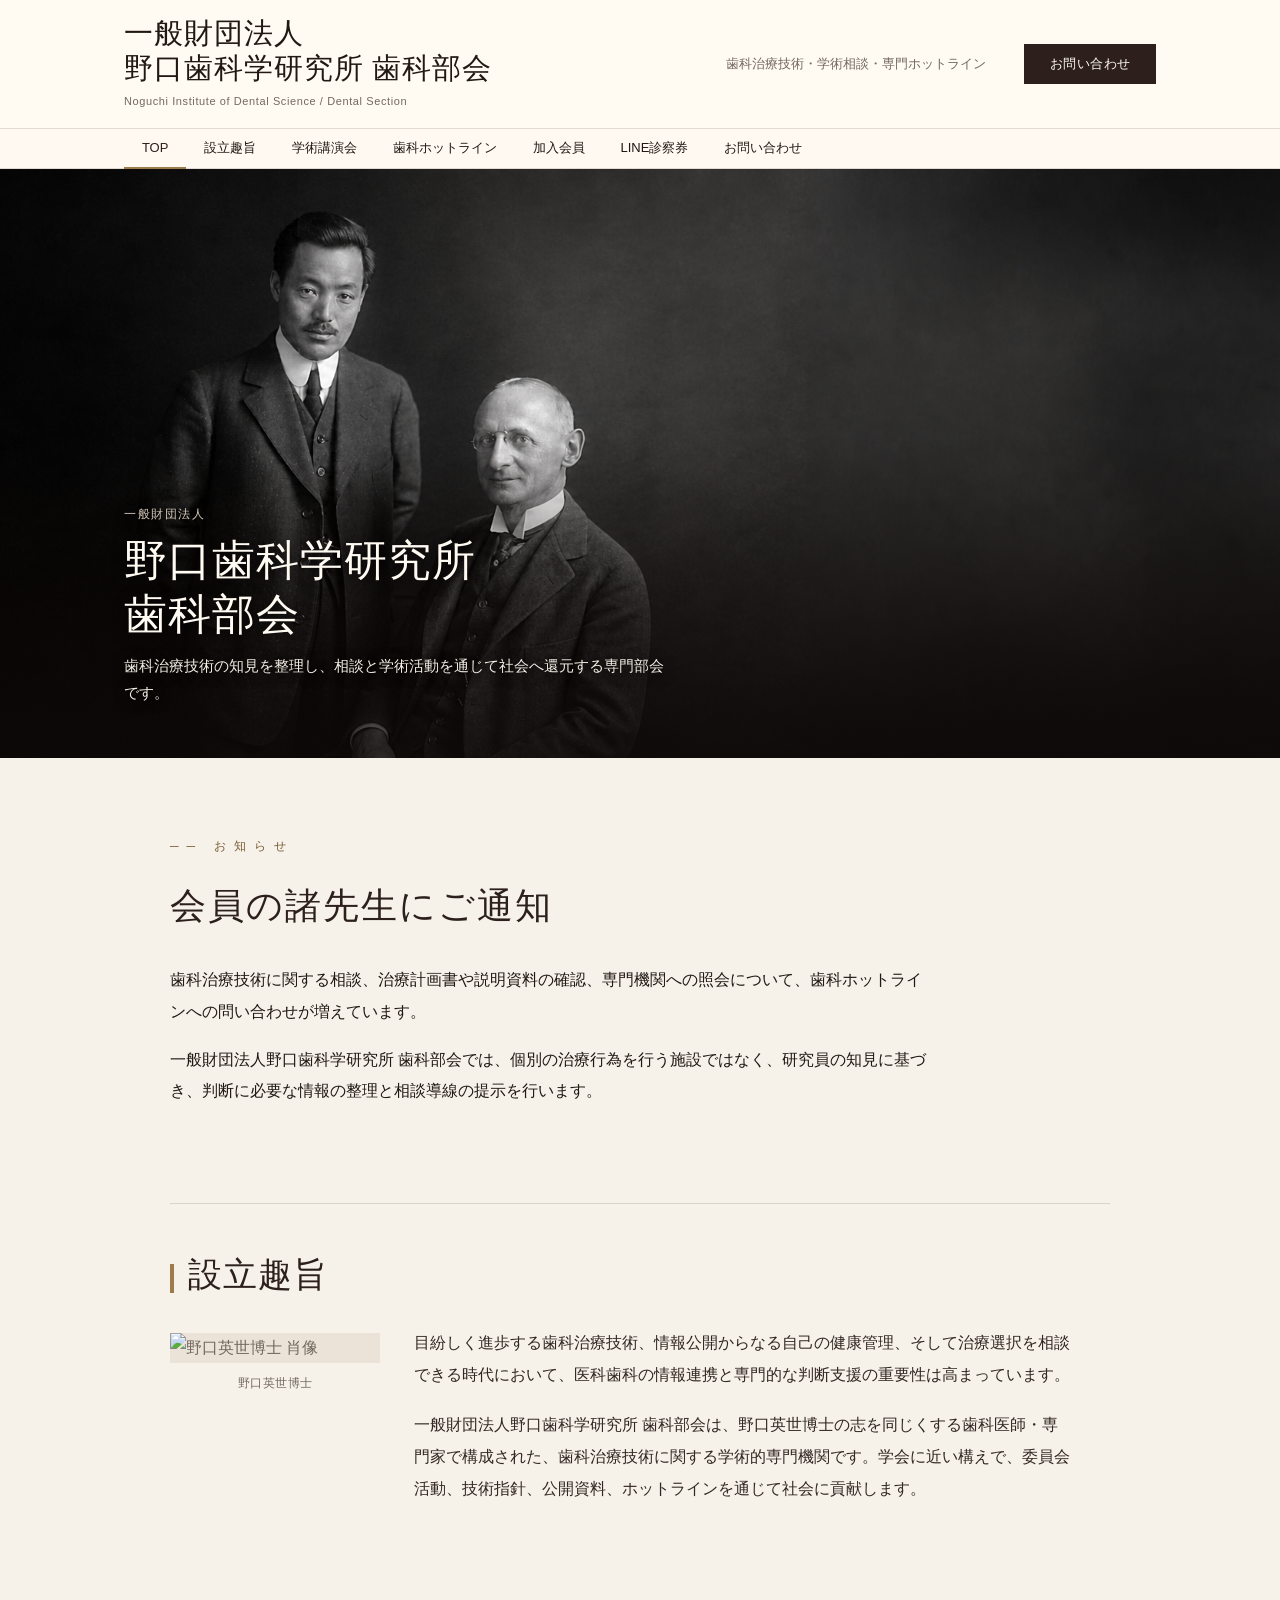
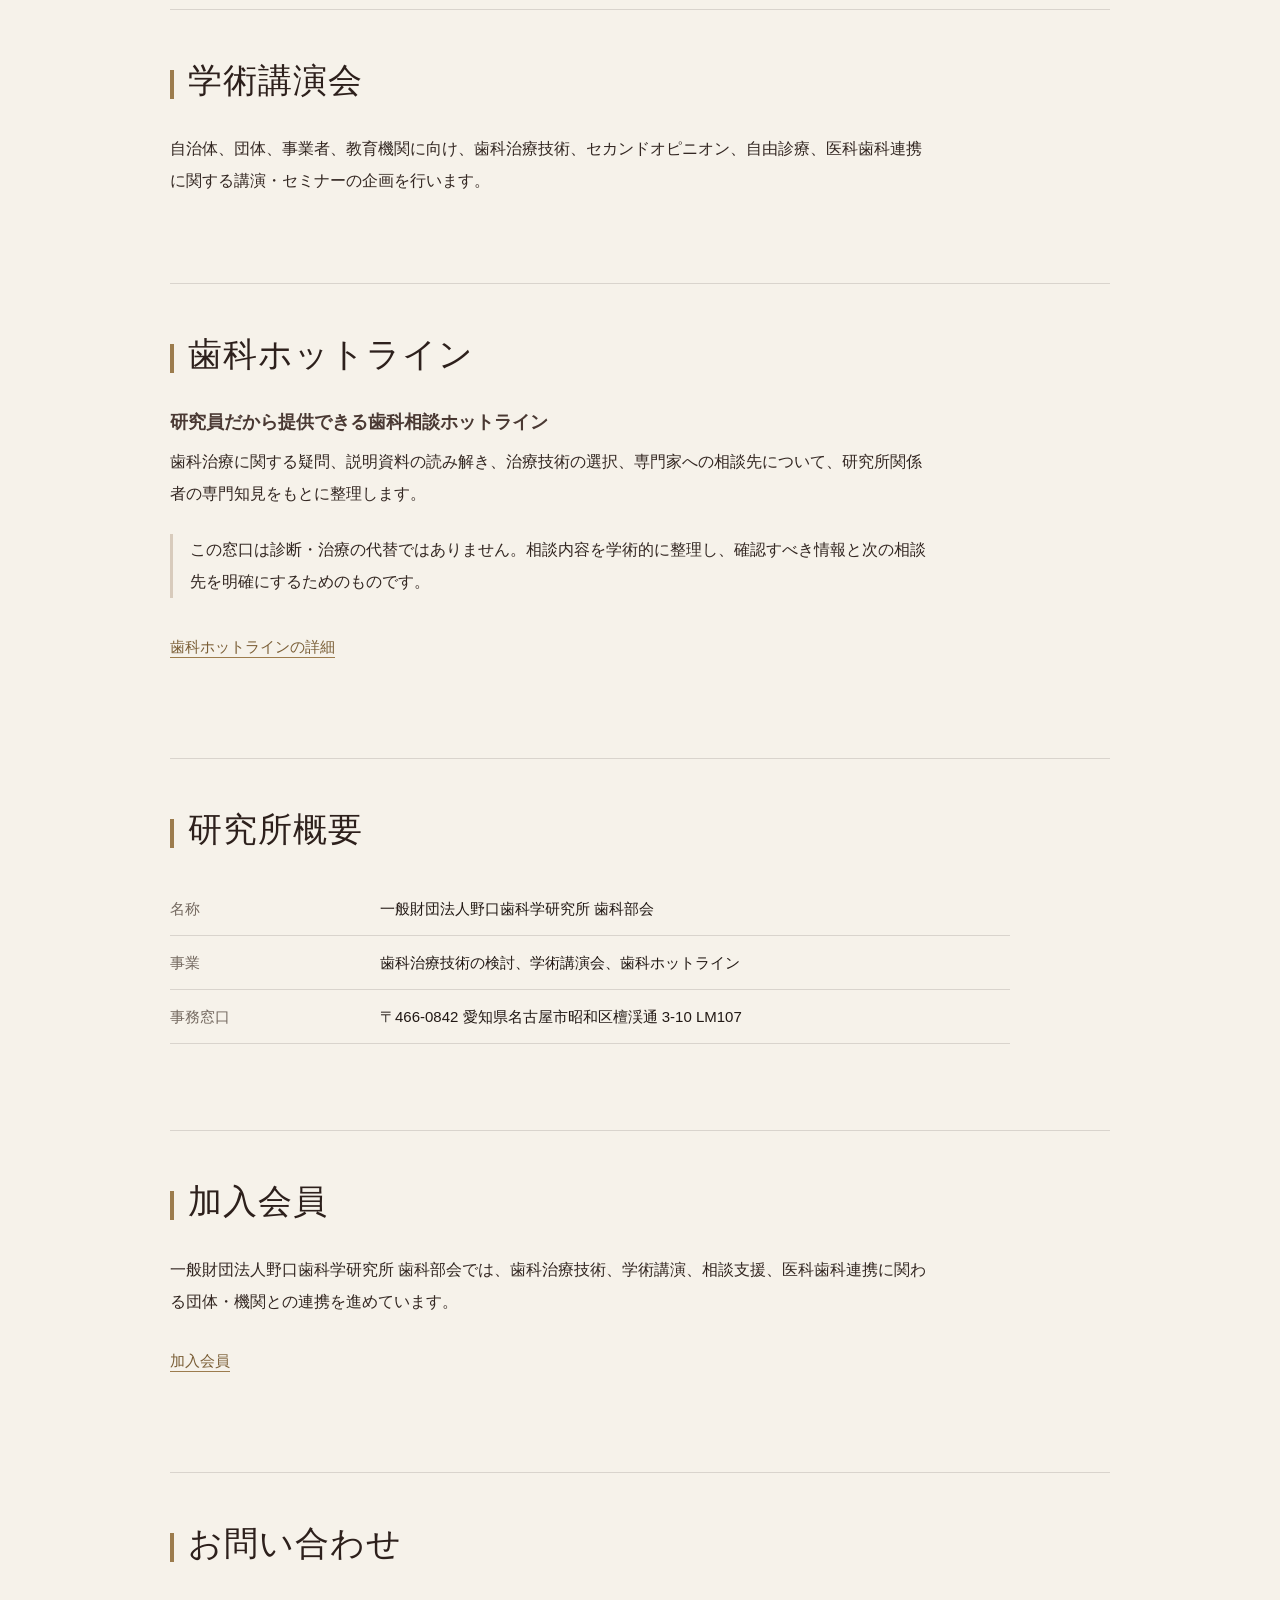
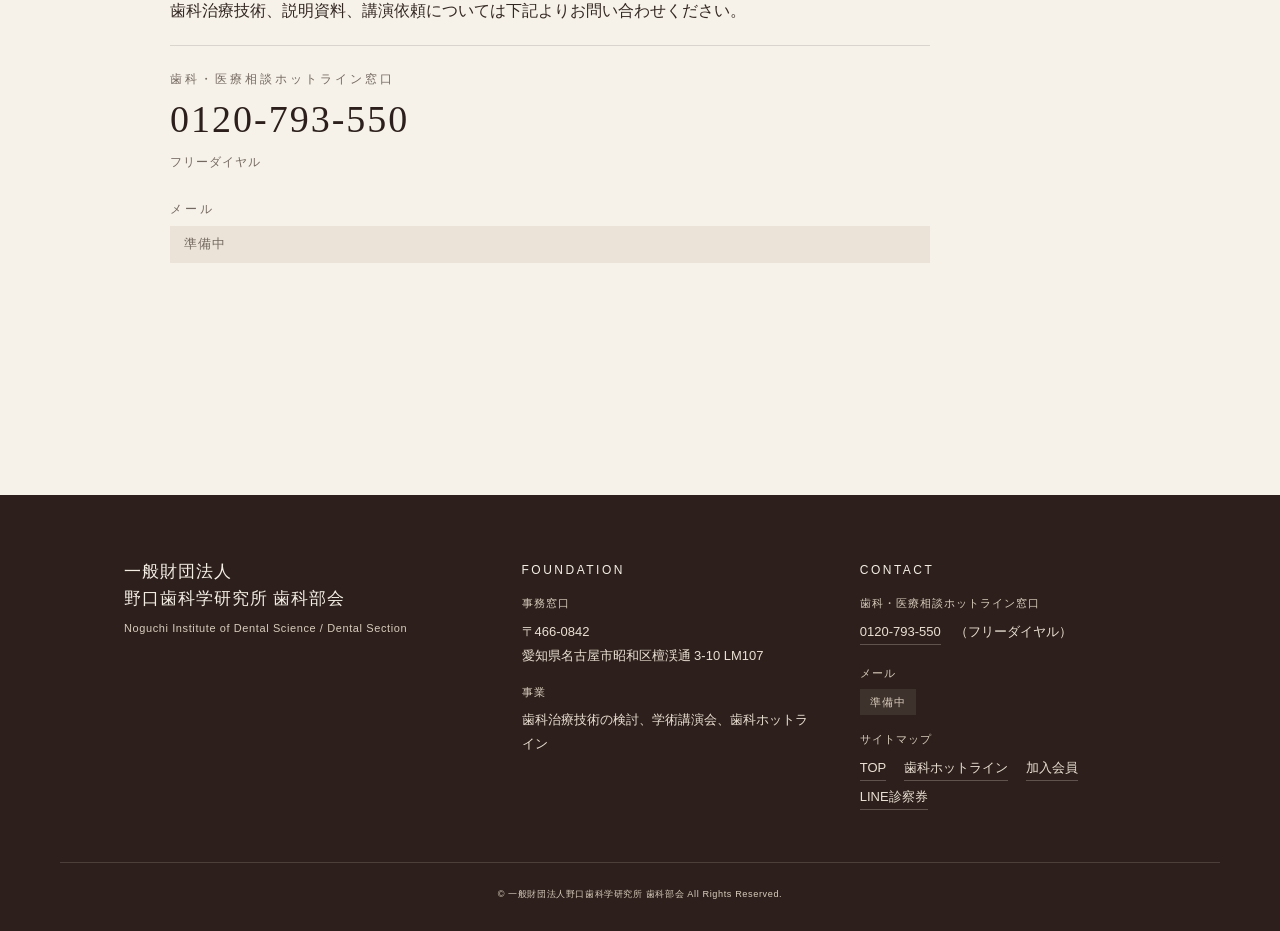
==== commit 0f971dc1: "feat(contact): フリーダイヤル 0120-793-550 を全ページに掲載、所在地→事務窓口 - お問い合わせセクション（4ページ）に .contact-info ブロックを新設   -" ====
--- a/index.html
+++ b/index.html
@@ -188,7 +188,7 @@
                   <td>歯科治療技術の検討、学術講演会、歯科ホットライン</td>
                 </tr>
                 <tr>
-                  <th>所在地</th>
+                  <th>事務窓口</th>
                   <td>〒466-0842 愛知県名古屋市昭和区檀渓通 3-10 LM107</td>
                 </tr>
               </table>
@@ -207,7 +207,17 @@
             <section id="contact" class="singletxt">
               <h2>お問い合わせ</h2>
               <p>歯科治療技術、説明資料、講演依頼については下記よりお問い合わせください。</p>
-              <p class="contact-pending">電話・メールは現在準備中です</p>
+              <div class="contact-info">
+                <div class="contact-info__row">
+                  <span class="contact-info__label">歯科・医療相談ホットライン窓口</span>
+                  <a class="contact-info__phone" href="tel:0120-793-550">0120-793-550</a>
+                  <span class="contact-info__phone-note">フリーダイヤル</span>
+                </div>
+                <div class="contact-info__row">
+                  <span class="contact-info__label">メール</span>
+                  <span class="contact-pending">準備中</span>
+                </div>
+              </div>
             </section>
           </article>
         </div>
@@ -222,7 +232,7 @@
           <div class="footer-col">
             <h4>FOUNDATION</h4>
             <dl>
-              <dt>所在地</dt>
+              <dt>事務窓口</dt>
               <dd>〒466-0842<br>愛知県名古屋市昭和区檀渓通 3-10 LM107</dd>
               <dt>事業</dt>
               <dd>歯科治療技術の検討、学術講演会、歯科ホットライン</dd>
@@ -231,7 +241,9 @@
           <div class="footer-col">
             <h4>CONTACT</h4>
             <dl>
-              <dt>電話・メール</dt>
+              <dt>歯科・医療相談ホットライン窓口</dt>
+              <dd><a href="tel:0120-793-550">0120-793-550</a>（フリーダイヤル）</dd>
+              <dt>メール</dt>
               <dd><span class="footer-pending">準備中</span></dd>
               <dt>サイトマップ</dt>
               <dd>
--- a/styles.css
+++ b/styles.css
@@ -328,29 +328,40 @@
 
 .notice-block {
   position: relative;
-  margin-bottom: 86px;
-  padding: 30px 34px 22px;
-  background: var(--accent-soft);
-  border-top: none;
-  border-left: 3px solid var(--accent);
+  margin: 0 0 96px;
+  padding: 0;
+  background: transparent;
+  border: none;
 }
 
 .notice-block::before {
-  content: "通知";
-  display: inline-block;
-  margin-bottom: 10px;
-  padding: 3px 12px;
-  color: var(--white);
-  background: var(--accent-deep);
-  font-family: "Meiryo", "Hiragino Kaku Gothic ProN", sans-serif;
-  font-size: 11px;
+  content: "── お知らせ";
+  display: block;
+  position: static;
+  margin-bottom: 22px;
+  padding: 0;
+  color: var(--accent-deep);
+  background: none;
+  font-family: "Yu Mincho", "Hiragino Mincho ProN", serif;
+  font-size: 12px;
+  letter-spacing: 8px;
+  text-align: left;
+}
+
+.notice-block::after {
+  content: none;
+}
+
+.notice-block .title {
+  margin: 0 0 32px;
+  padding-left: 0;
+  color: var(--brown);
+  font-family: "Yu Mincho", "Hiragino Mincho ProN", serif;
+  font-size: clamp(26px, 3vw, 36px);
+  font-weight: 500;
+  line-height: 1.45;
   letter-spacing: 2px;
-}
-
-.notice-block .title {
-  margin: 8px 0 14px;
-  padding-left: 0;
-  font-size: clamp(22px, 2.4vw, 28px);
+  text-align: left;
 }
 
 .notice-block .title::before {
@@ -358,9 +369,16 @@
 }
 
 .notice-block p {
-  margin-bottom: 10px;
-  font-size: 15px;
-  line-height: 1.95;
+  max-width: var(--read);
+  margin: 0 0 16px;
+  color: var(--ink);
+  font-size: 15.5px;
+  line-height: 2.05;
+  text-align: left;
+}
+
+.notice-block p:last-child {
+  margin-bottom: 0;
 }
 
 .square3 {
@@ -466,6 +484,52 @@
   color: var(--muted);
   background: var(--paper-2);
   font-size: 13px;
+  letter-spacing: 1px;
+}
+
+.contact-info {
+  display: grid;
+  gap: 24px;
+  max-width: var(--read);
+  margin-top: 18px;
+  padding-top: 22px;
+  border-top: 1px solid var(--line);
+}
+
+.contact-info__row {
+  display: flex;
+  flex-direction: column;
+  gap: 6px;
+}
+
+.contact-info__label {
+  color: var(--muted);
+  font-family: "Yu Mincho", "Hiragino Mincho ProN", serif;
+  font-size: 12px;
+  letter-spacing: 3px;
+}
+
+.contact-info__phone {
+  display: inline-block;
+  width: fit-content;
+  color: var(--brown);
+  font-family: "Yu Mincho", "Hiragino Mincho ProN", serif;
+  font-size: clamp(28px, 3.4vw, 38px);
+  font-weight: 500;
+  line-height: 1.2;
+  letter-spacing: 2px;
+  text-decoration: none;
+  transition: color 160ms ease;
+}
+
+.contact-info__phone:hover {
+  color: var(--accent-deep);
+}
+
+.contact-info__phone-note {
+  margin-top: 2px;
+  color: var(--muted);
+  font-size: 12px;
   letter-spacing: 1px;
 }
 
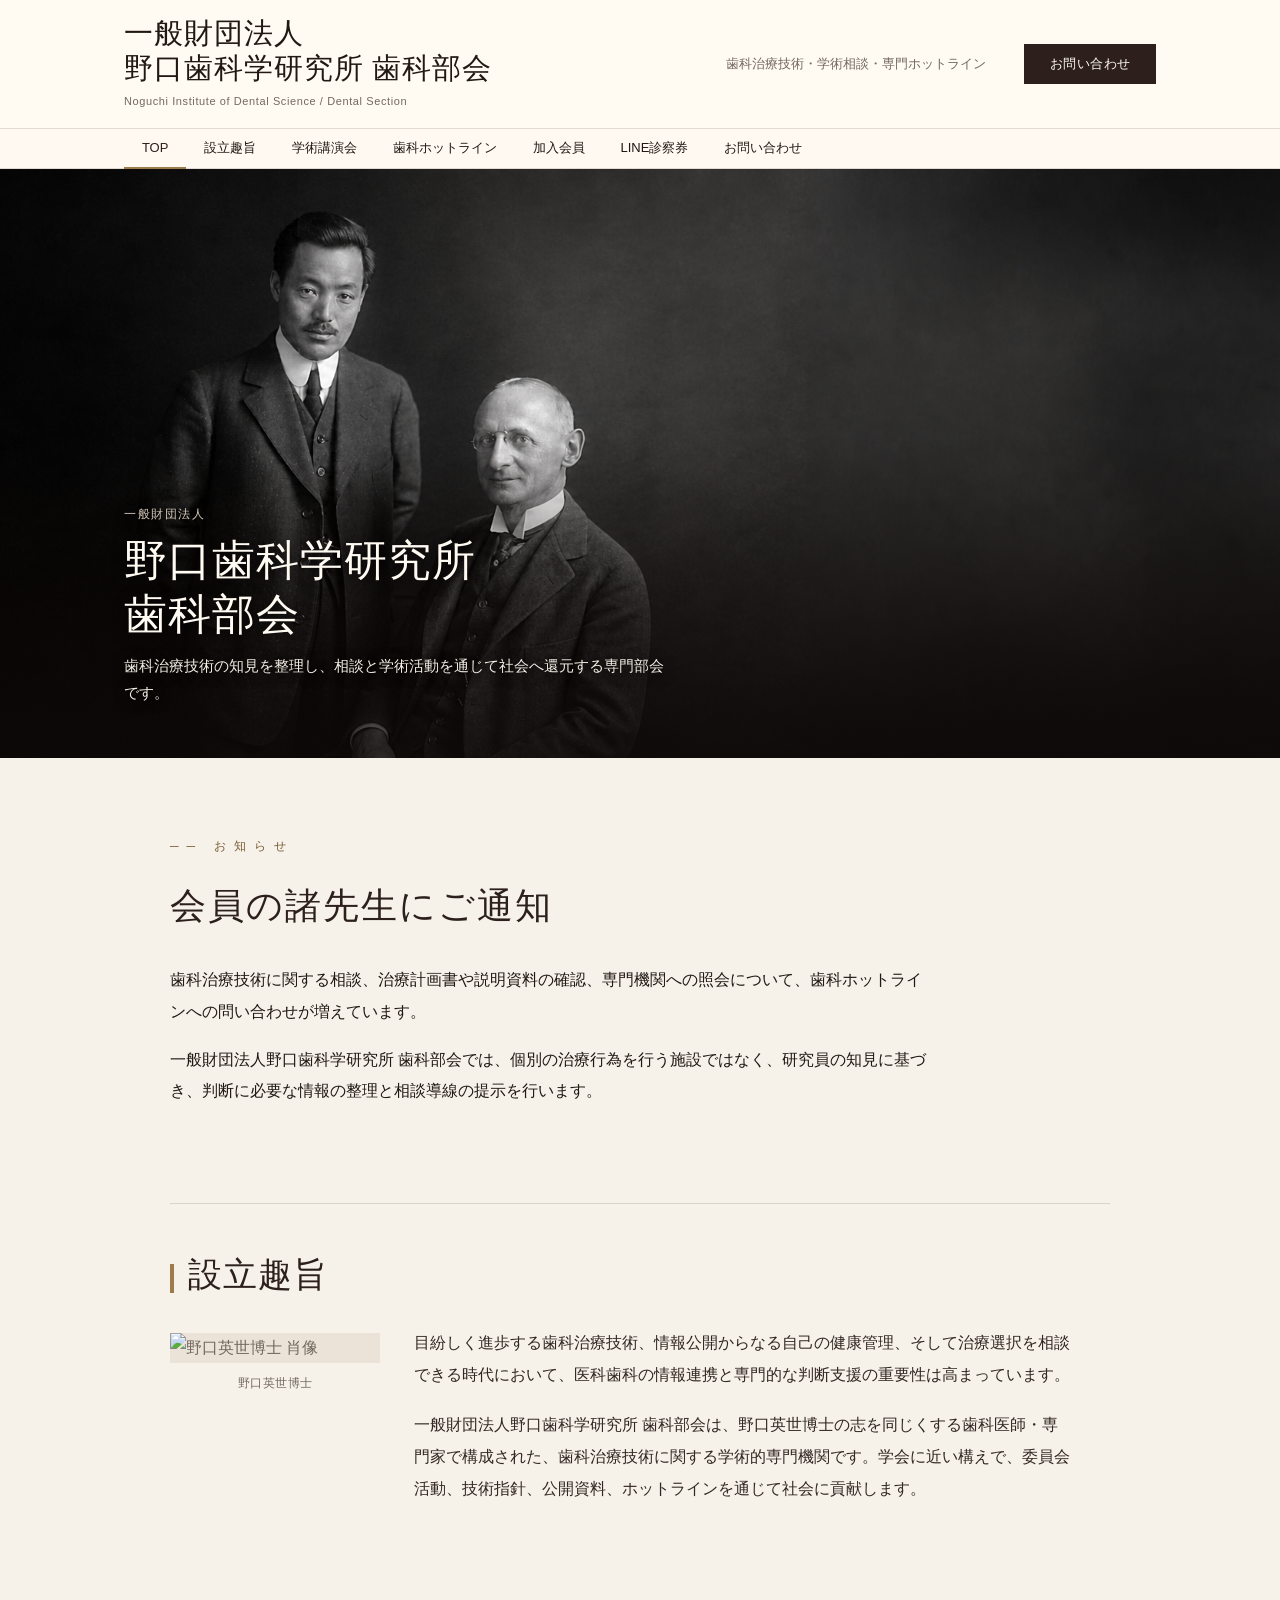
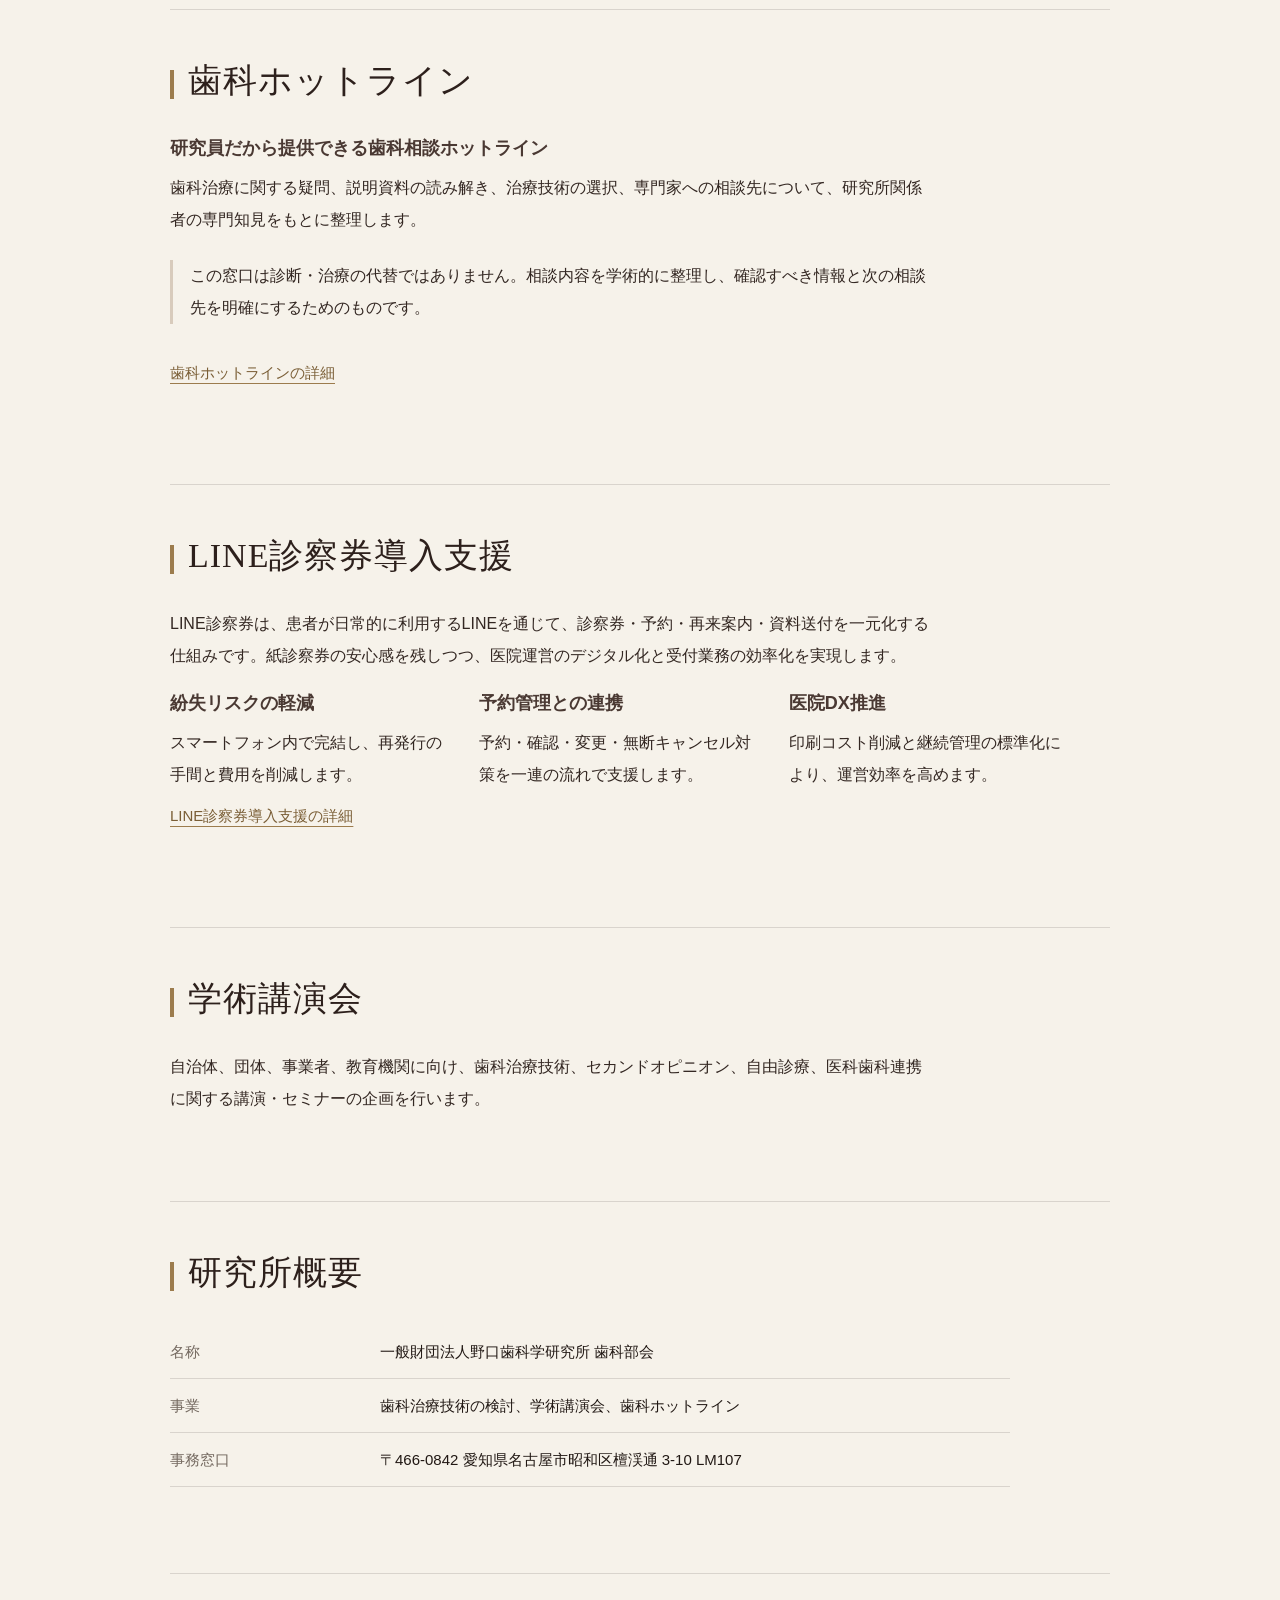
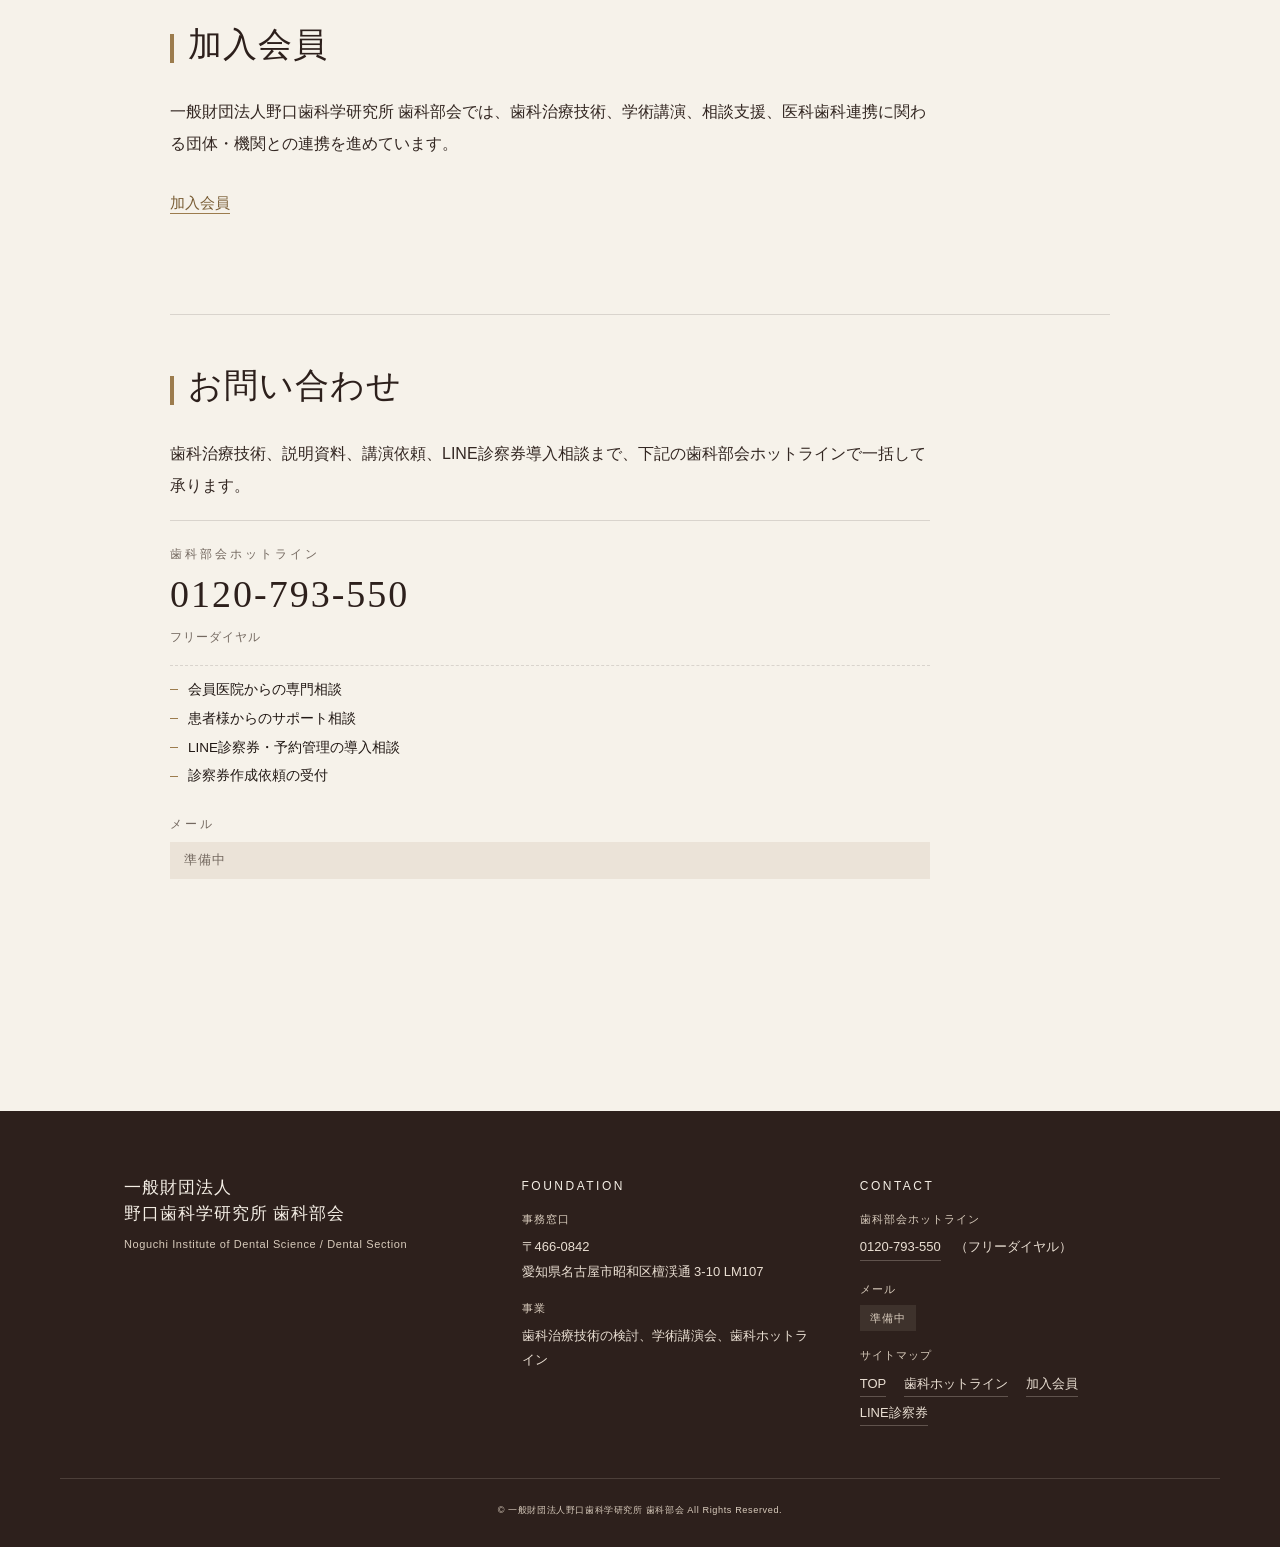
==== commit 39716583: "feat: 提案書に基づく機能拡充 — 窓口細分化・LINE診察券拡充・TOP導線改修 Phase A — フリーダイヤル窓口ラベルを「歯科部会ホットライン」に統一し、 各ページのお問い合わせsect" ====
--- a/index.html
+++ b/index.html
@@ -153,13 +153,6 @@
               </div>
             </section>
 
-            <section id="lecture" class="singletxt">
-              <h2>学術講演会</h2>
-              <p>
-                自治体、団体、事業者、教育機関に向け、歯科治療技術、セカンドオピニオン、自由診療、医科歯科連携に関する講演・セミナーの企画を行います。
-              </p>
-            </section>
-
             <section id="hotline" class="singletxt">
               <h2>歯科ホットライン</h2>
               <h3>研究員だから提供できる歯科相談ホットライン</h3>
@@ -173,6 +166,37 @@
               </div>
               <p class="contact-line">
                 <a href="hotline.html">歯科ホットラインの詳細</a>
+              </p>
+            </section>
+
+            <section id="line-card" class="singletxt">
+              <h2>LINE診察券導入支援</h2>
+              <p>
+                LINE診察券は、患者が日常的に利用するLINEを通じて、診察券・予約・再来案内・資料送付を一元化する仕組みです。紙診察券の安心感を残しつつ、医院運営のデジタル化と受付業務の効率化を実現します。
+              </p>
+              <div class="feature-grid">
+                <div>
+                  <h3>紛失リスクの軽減</h3>
+                  <p>スマートフォン内で完結し、再発行の手間と費用を削減します。</p>
+                </div>
+                <div>
+                  <h3>予約管理との連携</h3>
+                  <p>予約・確認・変更・無断キャンセル対策を一連の流れで支援します。</p>
+                </div>
+                <div>
+                  <h3>医院DX推進</h3>
+                  <p>印刷コスト削減と継続管理の標準化により、運営効率を高めます。</p>
+                </div>
+              </div>
+              <p class="contact-line">
+                <a href="line-card.html">LINE診察券導入支援の詳細</a>
+              </p>
+            </section>
+
+            <section id="lecture" class="singletxt">
+              <h2>学術講演会</h2>
+              <p>
+                自治体、団体、事業者、教育機関に向け、歯科治療技術、セカンドオピニオン、自由診療、医科歯科連携に関する講演・セミナーの企画を行います。
               </p>
             </section>
 
@@ -206,12 +230,18 @@
 
             <section id="contact" class="singletxt">
               <h2>お問い合わせ</h2>
-              <p>歯科治療技術、説明資料、講演依頼については下記よりお問い合わせください。</p>
+              <p>歯科治療技術、説明資料、講演依頼、LINE診察券導入相談まで、下記の歯科部会ホットラインで一括して承ります。</p>
               <div class="contact-info">
                 <div class="contact-info__row">
-                  <span class="contact-info__label">歯科・医療相談ホットライン窓口</span>
+                  <span class="contact-info__label">歯科部会ホットライン</span>
                   <a class="contact-info__phone" href="tel:0120-793-550">0120-793-550</a>
                   <span class="contact-info__phone-note">フリーダイヤル</span>
+                  <ul class="contact-info__purposes">
+                    <li>会員医院からの専門相談</li>
+                    <li>患者様からのサポート相談</li>
+                    <li>LINE診察券・予約管理の導入相談</li>
+                    <li>診察券作成依頼の受付</li>
+                  </ul>
                 </div>
                 <div class="contact-info__row">
                   <span class="contact-info__label">メール</span>
@@ -241,7 +271,7 @@
           <div class="footer-col">
             <h4>CONTACT</h4>
             <dl>
-              <dt>歯科・医療相談ホットライン窓口</dt>
+              <dt>歯科部会ホットライン</dt>
               <dd><a href="tel:0120-793-550">0120-793-550</a>（フリーダイヤル）</dd>
               <dt>メール</dt>
               <dd><span class="footer-pending">準備中</span></dd>
--- a/styles.css
+++ b/styles.css
@@ -533,6 +533,33 @@
   letter-spacing: 1px;
 }
 
+.contact-info__purposes {
+  display: grid;
+  gap: 4px;
+  margin-top: 10px;
+  padding-top: 12px;
+  border-top: 1px dashed var(--line);
+  list-style: none;
+}
+
+.contact-info__purposes li {
+  position: relative;
+  padding-left: 18px;
+  color: var(--ink);
+  font-size: 13.5px;
+  line-height: 1.85;
+}
+
+.contact-info__purposes li::before {
+  content: "";
+  position: absolute;
+  left: 0;
+  top: 0.88em;
+  width: 8px;
+  height: 1px;
+  background: var(--accent);
+}
+
 /* lower-page hero uses #imagebox + .hero-caption (unified with TOP) */
 
 .feature-grid {
@@ -542,6 +569,11 @@
   max-width: 900px;
 }
 
+.feature-grid--2col {
+  grid-template-columns: repeat(2, minmax(0, 1fr));
+  max-width: 760px;
+}
+
 .feature-grid > div {
   padding: 0;
   background: transparent;
@@ -553,6 +585,218 @@
 
 .feature-grid p {
   margin-bottom: 0;
+}
+
+/* ─── LINE診察券 デザインモックアップ ─────────────── */
+
+.ds-card-showcase {
+  display: grid;
+  grid-template-columns: minmax(0, 1fr) minmax(0, 1.2fr);
+  gap: 48px;
+  align-items: center;
+  max-width: 940px;
+  margin-top: 8px;
+}
+
+.ds-card-stage {
+  position: relative;
+  display: grid;
+  place-items: center;
+  min-height: 480px;
+  padding: 36px 24px;
+  background:
+    radial-gradient(120% 80% at 30% 0%, rgba(74, 57, 51, 0.04), transparent 60%),
+    linear-gradient(180deg, var(--paper-2) 0%, var(--paper-3) 100%);
+}
+
+.ds-card-stage::before,
+.ds-card-stage::after {
+  content: "";
+  position: absolute;
+  inset: 12px;
+  border: 1px solid rgba(45, 32, 28, 0.08);
+  pointer-events: none;
+}
+
+.ds-card-stage::after {
+  inset: 20px;
+  border-color: transparent;
+  border-top: 1px solid rgba(45, 32, 28, 0.05);
+}
+
+.ds-card {
+  position: relative;
+  width: min(320px, 100%);
+  padding: 26px 24px 22px;
+  background: var(--white);
+  box-shadow:
+    0 1px 0 rgba(45, 32, 28, 0.04),
+    0 18px 40px rgba(45, 32, 28, 0.12),
+    0 30px 80px rgba(45, 32, 28, 0.08);
+  border-radius: 4px;
+  font-family: "Yu Mincho", "Hiragino Mincho ProN", serif;
+  color: var(--ink);
+  transform: rotate(-1deg);
+}
+
+.ds-card__head {
+  display: flex;
+  justify-content: space-between;
+  align-items: flex-start;
+  gap: 12px;
+  padding-bottom: 14px;
+  border-bottom: 1px solid var(--line);
+}
+
+.ds-card__clinic {
+  flex: 1;
+  font-size: 16px;
+  font-weight: 500;
+  line-height: 1.35;
+  letter-spacing: 1px;
+}
+
+.ds-card__brand {
+  display: inline-flex;
+  align-items: center;
+  gap: 5px;
+  padding: 3px 8px;
+  background: #06c755;
+  color: #ffffff;
+  font-family: "Meiryo", "Hiragino Kaku Gothic ProN", sans-serif;
+  font-size: 10px;
+  font-weight: 600;
+  letter-spacing: 1px;
+  border-radius: 2px;
+  white-space: nowrap;
+}
+
+.ds-card__brand::before {
+  content: "";
+  display: inline-block;
+  width: 6px;
+  height: 6px;
+  border-radius: 50%;
+  background: #ffffff;
+}
+
+.ds-card__label {
+  margin: 14px 0 4px;
+  color: var(--muted);
+  font-family: "Meiryo", "Hiragino Kaku Gothic ProN", sans-serif;
+  font-size: 10px;
+  letter-spacing: 2px;
+}
+
+.ds-card__id {
+  font-family: "Courier New", monospace;
+  font-size: 24px;
+  font-weight: 500;
+  letter-spacing: 4px;
+}
+
+.ds-card__name {
+  margin-top: 4px;
+  font-size: 18px;
+  font-weight: 500;
+  letter-spacing: 1.5px;
+}
+
+.ds-card__next {
+  margin-top: 16px;
+  padding-top: 14px;
+  border-top: 1px dashed var(--line);
+}
+
+.ds-card__next-label {
+  display: block;
+  margin-bottom: 4px;
+  color: var(--accent-deep);
+  font-family: "Meiryo", "Hiragino Kaku Gothic ProN", sans-serif;
+  font-size: 10px;
+  letter-spacing: 2px;
+}
+
+.ds-card__next-value {
+  font-size: 15px;
+  font-weight: 500;
+  letter-spacing: 1px;
+}
+
+.ds-card__foot {
+  display: flex;
+  align-items: center;
+  gap: 14px;
+  margin-top: 16px;
+  padding-top: 14px;
+  border-top: 1px solid var(--line);
+}
+
+.ds-card__qr {
+  width: 54px;
+  height: 54px;
+  flex-shrink: 0;
+  background:
+    /* corner finder squares */
+    linear-gradient(var(--ink), var(--ink)) 0 0 / 14px 14px no-repeat,
+    linear-gradient(var(--ink), var(--ink)) 100% 0 / 14px 14px no-repeat,
+    linear-gradient(var(--ink), var(--ink)) 0 100% / 14px 14px no-repeat,
+    /* inner white in finder */
+    linear-gradient(var(--white), var(--white)) 4px 4px / 6px 6px no-repeat,
+    linear-gradient(var(--white), var(--white)) calc(100% - 4px) 4px / 6px 6px no-repeat,
+    linear-gradient(var(--white), var(--white)) 4px calc(100% - 4px) / 6px 6px no-repeat,
+    /* data dots — synthetic pattern */
+    radial-gradient(var(--ink) 1px, transparent 1.6px) 18px 0 / 4px 4px,
+    var(--white);
+  border: 1px solid var(--ink);
+}
+
+.ds-card__foot-note {
+  color: var(--muted);
+  font-family: "Meiryo", "Hiragino Kaku Gothic ProN", sans-serif;
+  font-size: 11px;
+  line-height: 1.6;
+  letter-spacing: 0.5px;
+}
+
+.ds-card-notes {
+  display: grid;
+  gap: 18px;
+}
+
+.ds-card-notes h3 {
+  margin: 0 0 6px;
+  color: var(--brown);
+  font-family: "Yu Mincho", "Hiragino Mincho ProN", serif;
+  font-size: 17px;
+  font-weight: 500;
+  letter-spacing: 1px;
+}
+
+.ds-card-notes p {
+  margin: 0;
+  color: #332722;
+  font-size: 14px;
+  line-height: 1.95;
+}
+
+.ds-card-caption {
+  margin-top: 22px;
+  color: var(--muted);
+  font-size: 12px;
+  letter-spacing: 0.8px;
+}
+
+@media (max-width: 840px) {
+  .ds-card-showcase {
+    grid-template-columns: 1fr;
+    gap: 32px;
+  }
+
+  .ds-card-stage {
+    min-height: 380px;
+    padding: 28px 16px;
+  }
 }
 
 .flow-list {
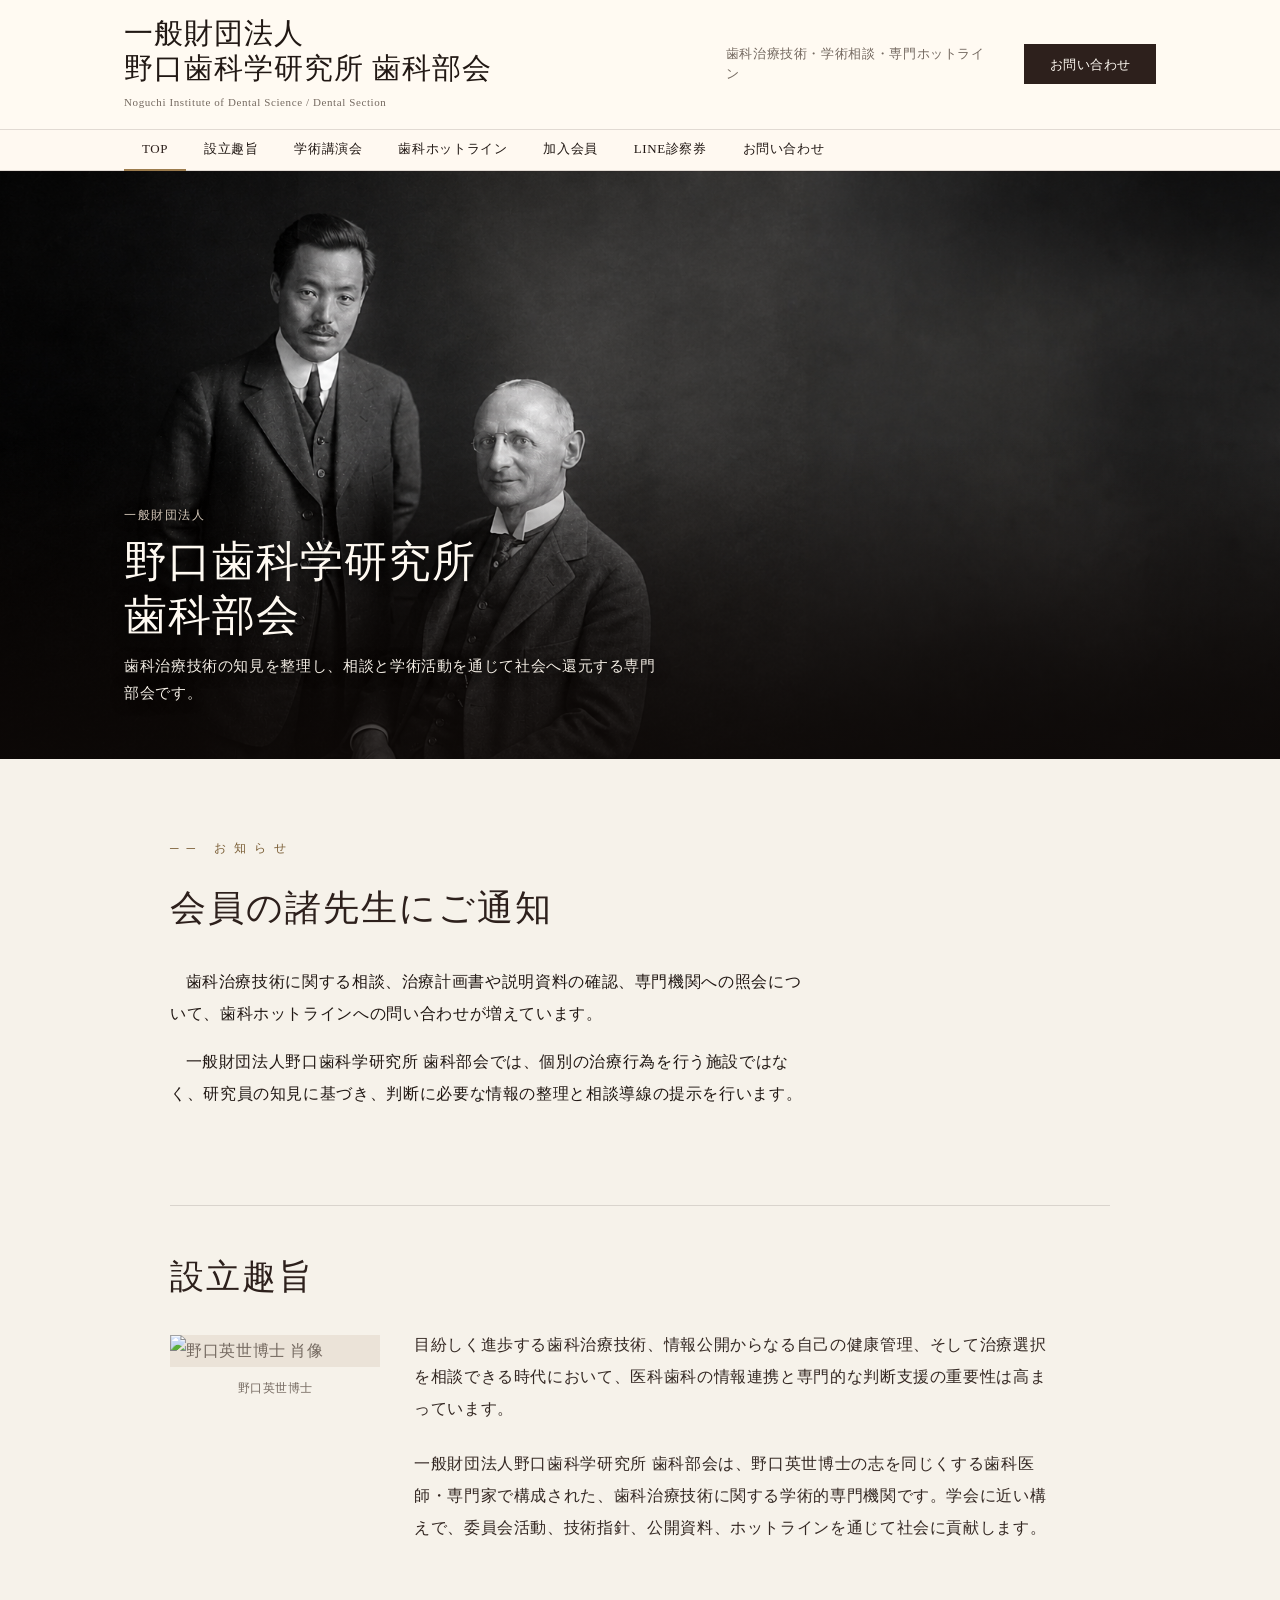
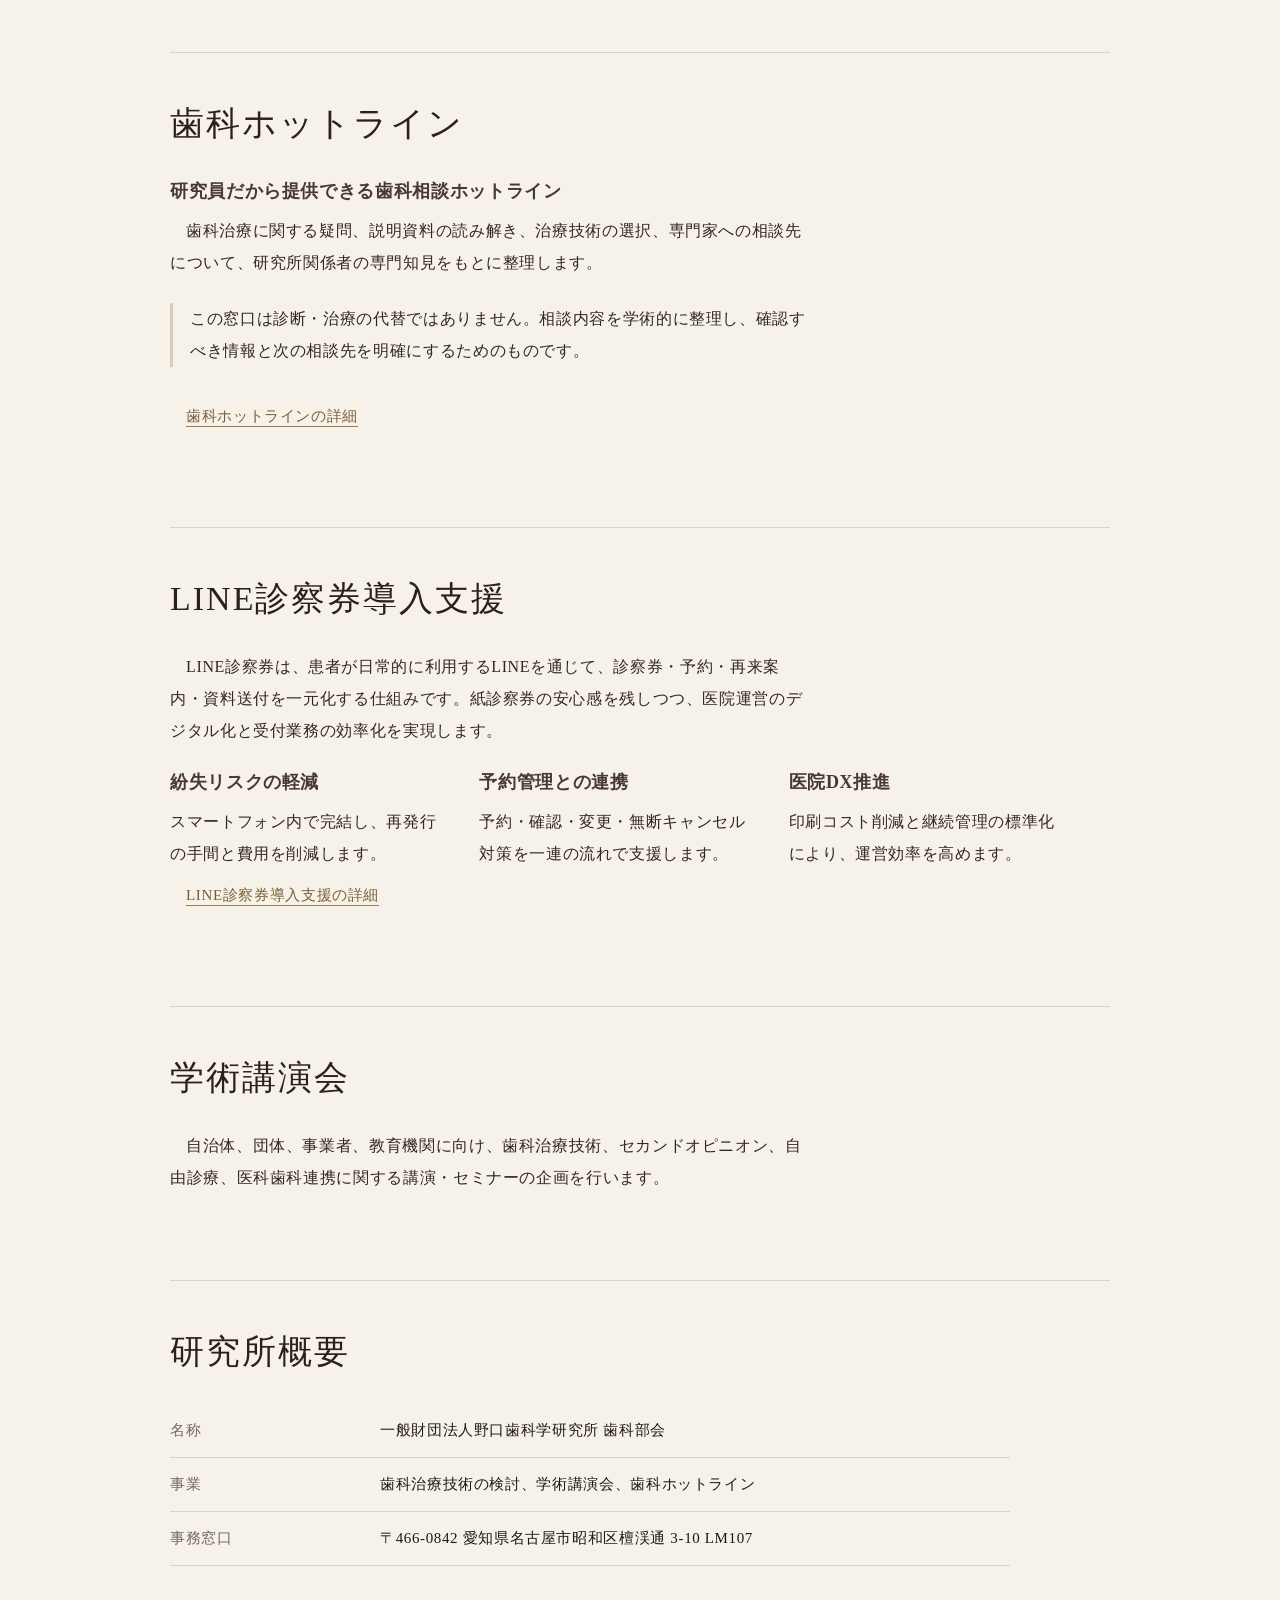
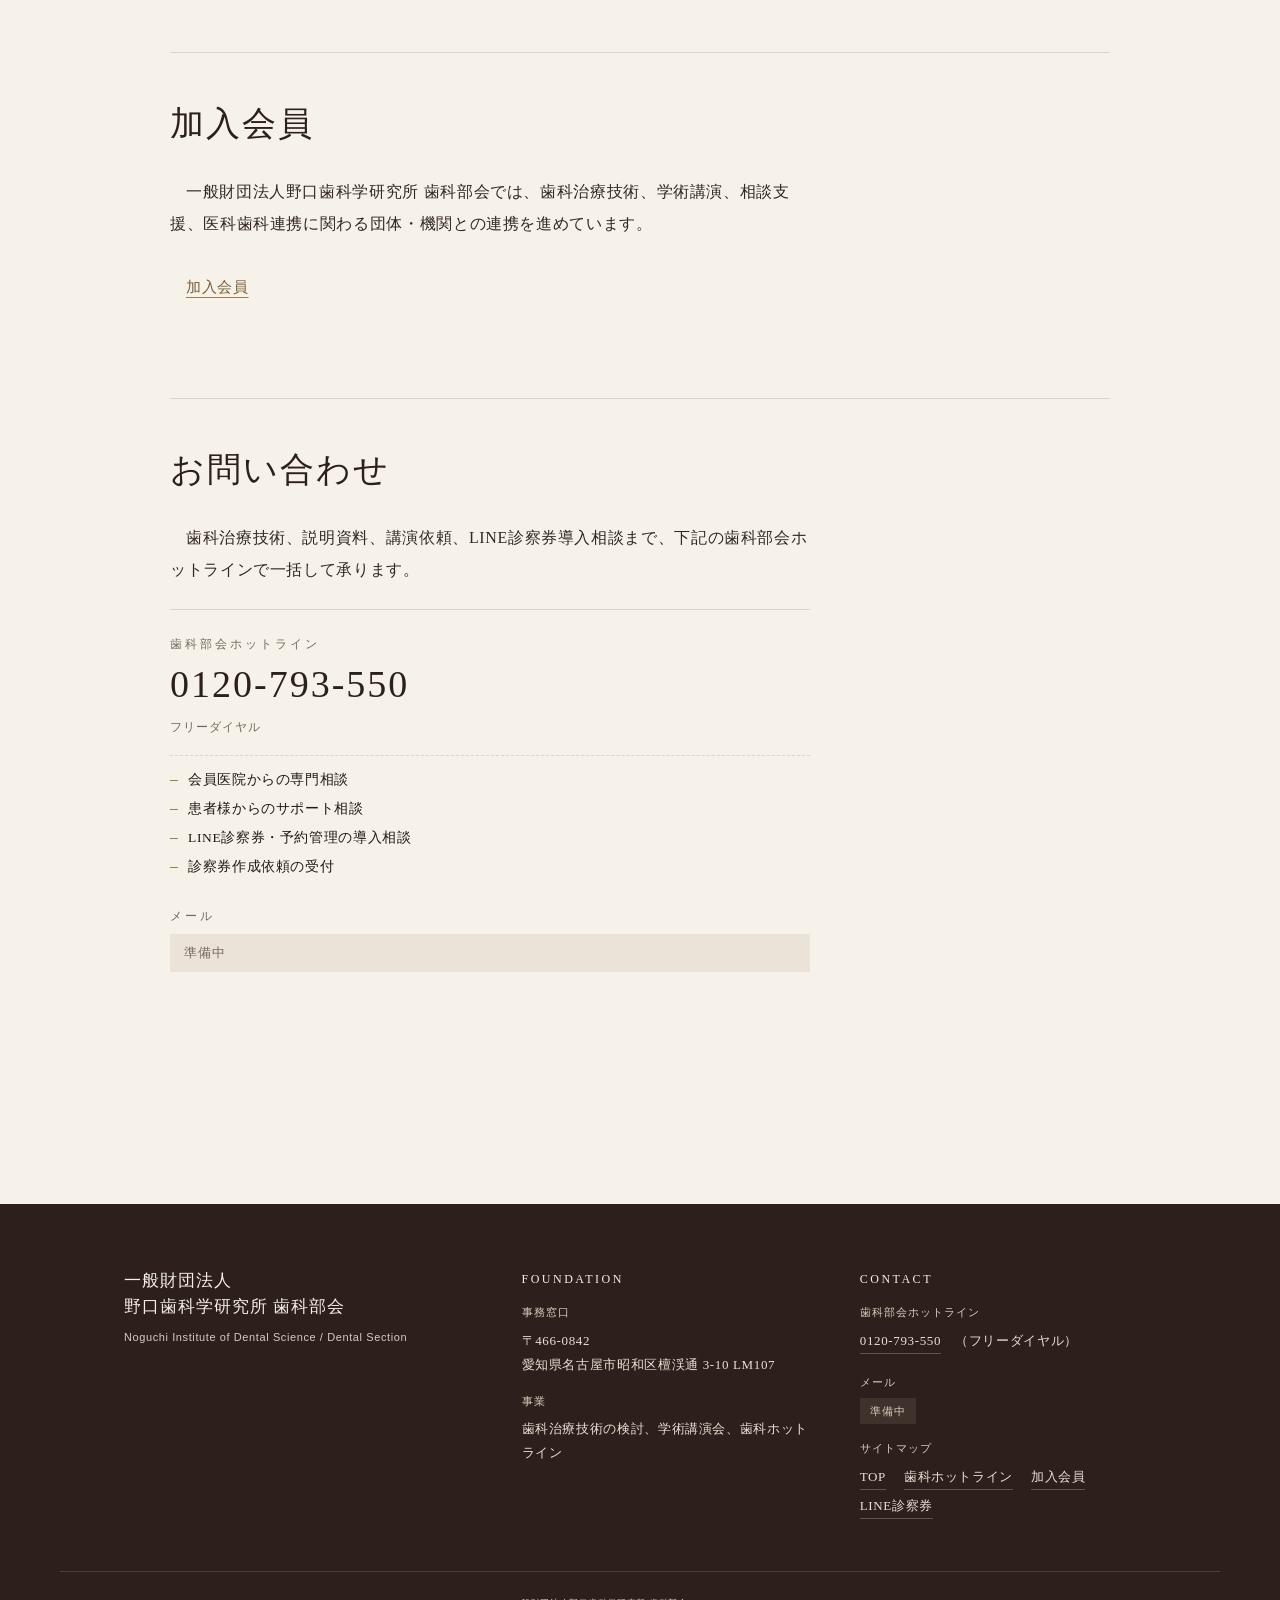
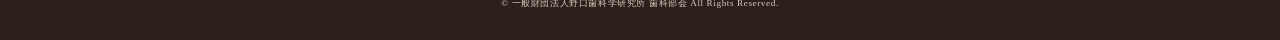
==== commit 44d839dc: "refactor: 未使用アセット削除・CSS掃除・ヘッダー/フッター DRY化 A. 未使用アセット削除（2.1MB 削減） - assets/noguchi-hero.png（refined 版に" ====
--- a/index.html
+++ b/index.html
@@ -44,6 +44,7 @@
     <link rel="shortcut icon" href="assets/favicon-32.png" />
 
     <link rel="stylesheet" href="styles.css" />
+    <script src="site.js"></script>
 
     <!-- 構造化データ (JSON-LD): 組織情報 -->
     <script type="application/ld+json">
@@ -82,30 +83,7 @@
   </head>
   <body>
     <div id="wrapper">
-      <div class="fixed-header">
-        <header id="header">
-          <a class="logo-area" href="#top" aria-label="一般財団法人野口歯科学研究所 歯科部会 ホーム">
-            <span class="logo-main">一般財団法人<br>野口歯科学研究所 歯科部会</span>
-            <span class="logo-sub">Noguchi Institute of Dental Science / Dental Section</span>
-          </a>
-          <div class="header-copy">
-            歯科治療技術・学術相談・専門ホットライン
-          </div>
-          <a class="header-contact" href="#contact">お問い合わせ</a>
-        </header>
-
-        <nav id="headnav" aria-label="主要ナビゲーション">
-          <ul id="menu">
-            <li><a href="index.html" aria-current="page">TOP</a></li>
-            <li><a href="index.html#statement">設立趣旨</a></li>
-            <li><a href="index.html#lecture">学術講演会</a></li>
-            <li><a href="hotline.html">歯科ホットライン</a></li>
-            <li><a href="members.html">加入会員</a></li>
-            <li><a href="line-card.html">LINE診察券</a></li>
-            <li><a href="index.html#contact">お問い合わせ</a></li>
-          </ul>
-        </nav>
-      </div>
+      <site-header current="index"></site-header>
 
       <main id="top">
         <div id="imagebox">
@@ -253,42 +231,7 @@
         </div>
       </main>
 
-      <footer id="footer">
-        <div class="footer-inner">
-          <div class="footer-brand">
-            一般財団法人<br>野口歯科学研究所 歯科部会
-            <small>Noguchi Institute of Dental Science / Dental Section</small>
-          </div>
-          <div class="footer-col">
-            <h4>FOUNDATION</h4>
-            <dl>
-              <dt>事務窓口</dt>
-              <dd>〒466-0842<br>愛知県名古屋市昭和区檀渓通 3-10 LM107</dd>
-              <dt>事業</dt>
-              <dd>歯科治療技術の検討、学術講演会、歯科ホットライン</dd>
-            </dl>
-          </div>
-          <div class="footer-col">
-            <h4>CONTACT</h4>
-            <dl>
-              <dt>歯科部会ホットライン</dt>
-              <dd><a href="tel:0120-793-550">0120-793-550</a>（フリーダイヤル）</dd>
-              <dt>メール</dt>
-              <dd><span class="footer-pending">準備中</span></dd>
-              <dt>サイトマップ</dt>
-              <dd>
-                <a href="index.html">TOP</a>
-                <a href="hotline.html">歯科ホットライン</a>
-                <a href="members.html">加入会員</a>
-                <a href="line-card.html">LINE診察券</a>
-              </dd>
-            </dl>
-          </div>
-        </div>
-        <div class="footer-bottom">
-          <small>&copy; 一般財団法人野口歯科学研究所 歯科部会 All Rights Reserved.</small>
-        </div>
-      </footer>
+      <site-footer></site-footer>
     </div>
   </body>
 </html>
--- a/styles.css
+++ b/styles.css
@@ -14,8 +14,9 @@
   --accent-soft: rgba(156, 124, 77, 0.12);
   --soft-shadow: 0 18px 48px rgba(45, 32, 28, 0.08);
   --content: 1160px;
-  --read: 760px;
+  --read: 640px;
   --gutter: clamp(20px, 5vw, 72px);
+  --mincho: "Yu Mincho", "YuMincho", "Hiragino Mincho ProN", "Hiragino Mincho Pro", "Noto Serif JP", "Times New Roman", serif;
 }
 
 :focus-visible {
@@ -38,6 +39,7 @@
 html {
   width: 100%;
   scroll-padding-top: 132px;
+  overflow-x: clip;
 }
 
 body {
@@ -45,9 +47,12 @@
   min-height: 100vh;
   color: var(--ink);
   background: var(--paper);
-  font-family: "Meiryo", "Hiragino Kaku Gothic ProN", "Yu Gothic", sans-serif;
+  font-family: var(--mincho);
   font-size: 16px;
-  line-height: 1.9;
+  line-height: 2;
+  letter-spacing: 0.04em;
+  font-feature-settings: "palt" 1;
+  text-rendering: optimizeLegibility;
 }
 
 a {
@@ -178,9 +183,6 @@
   font-size: 13px;
   line-height: 1.3;
   white-space: nowrap;
-}
-
-#menu li a {
   transition: color 160ms ease, background 160ms ease, box-shadow 160ms ease;
 }
 
@@ -284,34 +286,27 @@
 
 .singletxt p {
   max-width: var(--read);
-  margin: 0 0 18px;
+  margin: 0 0 1.4em;
   color: #332722;
   font-size: 16px;
   line-height: 2;
+}
+
+.singletxt > p {
+  text-indent: 1em;
 }
 
 .title,
 .singletxt h2 {
   position: relative;
   margin: 0 0 28px;
-  padding-left: 18px;
+  padding-left: 0;
   color: var(--brown);
-  font-family: "Yu Mincho", "Hiragino Mincho ProN", serif;
+  font-family: var(--mincho);
   font-size: clamp(25px, 2.8vw, 34px);
   font-weight: 500;
   line-height: 1.38;
-  letter-spacing: 1px;
-}
-
-.title::before,
-.singletxt h2::before {
-  content: "";
-  position: absolute;
-  left: 0;
-  top: 0.36em;
-  width: 4px;
-  height: 0.85em;
-  background: var(--accent);
+  letter-spacing: 2px;
 }
 
 .singletxt h2 {
@@ -324,6 +319,52 @@
   font-size: 18px;
   font-weight: 600;
   line-height: 1.5;
+}
+
+/* ─── 黒背景反転ブロック（フルワイド・カラムも広く） ─────────────── */
+
+.dark-block.singletxt {
+  position: relative;
+  width: 100vw;
+  margin-left: calc(50% - 50vw);
+  margin-right: calc(50% - 50vw);
+  margin-bottom: 96px;
+  padding-top: clamp(64px, 8vw, 110px);
+  padding-bottom: clamp(56px, 7vw, 96px);
+  padding-left: max(var(--gutter), calc((100vw - var(--content)) / 2 + var(--gutter)));
+  padding-right: max(var(--gutter), calc((100vw - var(--content)) / 2 + var(--gutter)));
+  background: var(--ink);
+  color: var(--white);
+  border-top: none;
+}
+
+.dark-block.singletxt::before {
+  content: "";
+  position: absolute;
+  top: 0;
+  left: max(var(--gutter), calc((100vw - var(--content)) / 2 + var(--gutter)));
+  width: 56px;
+  height: 2px;
+  background: var(--accent);
+}
+
+.dark-block.singletxt > h2,
+.dark-block.singletxt .title {
+  margin-top: 0;
+  color: var(--white);
+}
+
+.dark-block.singletxt > h2::before {
+  color: var(--accent);
+}
+
+.dark-block.singletxt p {
+  max-width: none;
+  color: #e8e0d4;
+}
+
+.dark-block.singletxt h3 {
+  color: var(--sand);
 }
 
 .notice-block {
@@ -375,6 +416,7 @@
   font-size: 15.5px;
   line-height: 2.05;
   text-align: left;
+  text-indent: 1em;
 }
 
 .notice-block p:last-child {
@@ -587,215 +629,184 @@
   margin-bottom: 0;
 }
 
-/* ─── LINE診察券 デザインモックアップ ─────────────── */
-
-.ds-card-showcase {
+/* ─── 「紙＋LINE」2選択ショーケース ─────────────── */
+
+.option-cards {
+  margin-top: 8px;
+  max-width: 920px;
+}
+
+.option-cards__heading {
+  text-align: center;
+  margin-bottom: 40px;
+}
+
+.option-cards__heading h3 {
+  display: inline-block;
+  margin: 0;
+  color: var(--ink);
+  font-family: var(--mincho);
+  font-size: clamp(20px, 2.4vw, 28px);
+  font-weight: 500;
+  line-height: 1.4;
+  letter-spacing: 2px;
+}
+
+.option-cards__heading h3::before {
+  content: none;
+}
+
+.option-cards__heading p {
+  margin: 12px 0 0;
+  color: var(--muted);
+  font-size: 14px;
+  max-width: none;
+}
+
+.option-cards__grid {
   display: grid;
-  grid-template-columns: minmax(0, 1fr) minmax(0, 1.2fr);
-  gap: 48px;
+  grid-template-columns: repeat(2, minmax(0, 1fr));
+  gap: 28px;
+  margin-bottom: 36px;
+}
+
+.option-card {
+  display: flex;
+  flex-direction: column;
+  gap: 16px;
+  padding: 28px 26px 30px;
+  background: transparent;
+  border: 1px solid var(--line);
+  border-radius: 0;
+}
+
+.option-card__badge {
+  align-self: flex-start;
+  display: inline-block;
+  padding: 4px 0 6px;
+  background: transparent;
+  color: var(--brown);
+  border: none;
+  border-bottom: 1px solid var(--accent);
+  border-radius: 0;
+  font-family: var(--mincho);
+  font-size: 13px;
+  letter-spacing: 6px;
+}
+
+.option-card__badge::before {
+  content: none;
+}
+
+.option-card__title {
+  margin: 0;
+  font-family: var(--mincho);
+  font-size: 22px;
+  font-weight: 500;
+  letter-spacing: 2px;
+  color: var(--brown);
+}
+
+.option-card__desc {
+  margin: 0;
+  max-width: none;
+  color: var(--muted);
+  font-size: 13.5px;
+  line-height: 1.85;
+}
+
+.option-card__visual {
+  display: flex;
+  justify-content: center;
   align-items: center;
-  max-width: 940px;
-  margin-top: 8px;
-}
-
-.ds-card-stage {
+  padding: 12px 0 8px;
+  min-height: 200px;
+}
+
+.option-card__mock {
+  display: block;
+  width: 100%;
+  max-width: 320px;
+  height: auto;
+}
+
+.option-card__mock--phone {
+  max-width: 220px;
+}
+
+.option-card__features {
+  list-style: none;
+  display: grid;
+  gap: 9px;
+  padding: 14px 0 0;
+  margin: 4px 0 0;
+  border-top: 1px solid var(--line);
+}
+
+.option-card__features li {
   position: relative;
-  display: grid;
-  place-items: center;
-  min-height: 480px;
-  padding: 36px 24px;
-  background:
-    radial-gradient(120% 80% at 30% 0%, rgba(74, 57, 51, 0.04), transparent 60%),
-    linear-gradient(180deg, var(--paper-2) 0%, var(--paper-3) 100%);
-}
-
-.ds-card-stage::before,
-.ds-card-stage::after {
-  content: "";
+  padding-left: 18px;
+  color: var(--ink);
+  font-size: 13.5px;
+  line-height: 1.85;
+}
+
+.option-card__features li::before {
+  content: "・";
   position: absolute;
-  inset: 12px;
-  border: 1px solid rgba(45, 32, 28, 0.08);
-  pointer-events: none;
-}
-
-.ds-card-stage::after {
-  inset: 20px;
-  border-color: transparent;
-  border-top: 1px solid rgba(45, 32, 28, 0.05);
-}
-
-.ds-card {
-  position: relative;
-  width: min(320px, 100%);
-  padding: 26px 24px 22px;
-  background: var(--white);
-  box-shadow:
-    0 1px 0 rgba(45, 32, 28, 0.04),
-    0 18px 40px rgba(45, 32, 28, 0.12),
-    0 30px 80px rgba(45, 32, 28, 0.08);
-  border-radius: 4px;
+  left: 0;
+  top: 0;
+  width: auto;
+  height: auto;
+  background: transparent;
+  color: var(--accent-deep);
+  font-family: var(--mincho);
+  font-size: 14px;
+  font-weight: 500;
+}
+
+/* footer message under cards */
+
+.option-cards__footer {
+  display: flex;
+  flex-direction: column;
+  gap: 4px;
+  align-items: center;
+  padding: 22px 16px 0;
+  border-top: 1px dashed var(--line);
+  text-align: center;
+}
+
+.option-cards__footer p {
+  margin: 0;
+  max-width: none;
+  color: var(--muted);
+  font-size: 14px;
+  line-height: 1.85;
+}
+
+.option-cards__footer p:first-child {
+  color: var(--ink);
   font-family: "Yu Mincho", "Hiragino Mincho ProN", serif;
-  color: var(--ink);
-  transform: rotate(-1deg);
-}
-
-.ds-card__head {
-  display: flex;
-  justify-content: space-between;
-  align-items: flex-start;
-  gap: 12px;
-  padding-bottom: 14px;
-  border-bottom: 1px solid var(--line);
-}
-
-.ds-card__clinic {
-  flex: 1;
-  font-size: 16px;
-  font-weight: 500;
-  line-height: 1.35;
+  font-size: 15px;
   letter-spacing: 1px;
 }
 
-.ds-card__brand {
-  display: inline-flex;
-  align-items: center;
-  gap: 5px;
-  padding: 3px 8px;
-  background: #06c755;
-  color: #ffffff;
-  font-family: "Meiryo", "Hiragino Kaku Gothic ProN", sans-serif;
-  font-size: 10px;
-  font-weight: 600;
-  letter-spacing: 1px;
-  border-radius: 2px;
-  white-space: nowrap;
-}
-
-.ds-card__brand::before {
-  content: "";
-  display: inline-block;
-  width: 6px;
-  height: 6px;
-  border-radius: 50%;
-  background: #ffffff;
-}
-
-.ds-card__label {
-  margin: 14px 0 4px;
-  color: var(--muted);
-  font-family: "Meiryo", "Hiragino Kaku Gothic ProN", sans-serif;
-  font-size: 10px;
-  letter-spacing: 2px;
-}
-
-.ds-card__id {
-  font-family: "Courier New", monospace;
-  font-size: 24px;
-  font-weight: 500;
-  letter-spacing: 4px;
-}
-
-.ds-card__name {
-  margin-top: 4px;
-  font-size: 18px;
-  font-weight: 500;
-  letter-spacing: 1.5px;
-}
-
-.ds-card__next {
-  margin-top: 16px;
-  padding-top: 14px;
-  border-top: 1px dashed var(--line);
-}
-
-.ds-card__next-label {
-  display: block;
-  margin-bottom: 4px;
-  color: var(--accent-deep);
-  font-family: "Meiryo", "Hiragino Kaku Gothic ProN", sans-serif;
-  font-size: 10px;
-  letter-spacing: 2px;
-}
-
-.ds-card__next-value {
-  font-size: 15px;
-  font-weight: 500;
-  letter-spacing: 1px;
-}
-
-.ds-card__foot {
-  display: flex;
-  align-items: center;
-  gap: 14px;
-  margin-top: 16px;
-  padding-top: 14px;
-  border-top: 1px solid var(--line);
-}
-
-.ds-card__qr {
-  width: 54px;
-  height: 54px;
-  flex-shrink: 0;
-  background:
-    /* corner finder squares */
-    linear-gradient(var(--ink), var(--ink)) 0 0 / 14px 14px no-repeat,
-    linear-gradient(var(--ink), var(--ink)) 100% 0 / 14px 14px no-repeat,
-    linear-gradient(var(--ink), var(--ink)) 0 100% / 14px 14px no-repeat,
-    /* inner white in finder */
-    linear-gradient(var(--white), var(--white)) 4px 4px / 6px 6px no-repeat,
-    linear-gradient(var(--white), var(--white)) calc(100% - 4px) 4px / 6px 6px no-repeat,
-    linear-gradient(var(--white), var(--white)) 4px calc(100% - 4px) / 6px 6px no-repeat,
-    /* data dots — synthetic pattern */
-    radial-gradient(var(--ink) 1px, transparent 1.6px) 18px 0 / 4px 4px,
-    var(--white);
-  border: 1px solid var(--ink);
-}
-
-.ds-card__foot-note {
-  color: var(--muted);
-  font-family: "Meiryo", "Hiragino Kaku Gothic ProN", sans-serif;
-  font-size: 11px;
-  line-height: 1.6;
-  letter-spacing: 0.5px;
-}
-
-.ds-card-notes {
-  display: grid;
-  gap: 18px;
-}
-
-.ds-card-notes h3 {
-  margin: 0 0 6px;
-  color: var(--brown);
-  font-family: "Yu Mincho", "Hiragino Mincho ProN", serif;
-  font-size: 17px;
-  font-weight: 500;
-  letter-spacing: 1px;
-}
-
-.ds-card-notes p {
-  margin: 0;
-  color: #332722;
-  font-size: 14px;
-  line-height: 1.95;
-}
-
-.ds-card-caption {
-  margin-top: 22px;
-  color: var(--muted);
-  font-size: 12px;
-  letter-spacing: 0.8px;
-}
-
 @media (max-width: 840px) {
-  .ds-card-showcase {
+  .option-cards__grid {
     grid-template-columns: 1fr;
-    gap: 32px;
-  }
-
-  .ds-card-stage {
-    min-height: 380px;
-    padding: 28px 16px;
+    gap: 24px;
+  }
+
+  .option-cards__heading h3 {
+    font-size: 19px;
+    gap: 10px;
+  }
+
+  .option-cards__heading h3::before {
+    width: 26px;
+    height: 26px;
+    font-size: 13px;
   }
 }
 
@@ -809,37 +820,6 @@
   line-height: 2;
 }
 
-.member-list {
-  display: grid;
-  grid-template-columns: repeat(2, minmax(0, 1fr));
-  gap: 18px;
-  max-width: 900px;
-}
-
-.member-list section {
-  padding: 0;
-  background: transparent;
-}
-
-.member-list h3 {
-  margin: 0 0 14px;
-  color: var(--brown);
-  font-size: 18px;
-  font-weight: 600;
-  line-height: 1.5;
-}
-
-.member-list ul {
-  display: grid;
-  gap: 8px;
-}
-
-.member-list li {
-  color: #332722;
-  font-size: 15px;
-  line-height: 1.8;
-}
-
 .member-cards {
   display: grid;
   grid-template-columns: repeat(auto-fill, minmax(280px, 1fr));
@@ -852,15 +832,15 @@
   flex-direction: column;
   gap: 6px;
   padding: 20px 22px 22px;
-  background: var(--paper-3);
+  background: transparent;
+  border: 1px solid var(--line);
   border-left: 2px solid var(--accent);
-  transition: transform 200ms ease, box-shadow 200ms ease, border-color 200ms ease;
+  transition: border-color 200ms ease;
 }
 
 .member-card:hover {
-  transform: translateY(-2px);
   border-color: var(--accent-deep);
-  box-shadow: var(--soft-shadow);
+  border-left-color: var(--accent-deep);
 }
 
 .member-card .clinic {
@@ -1054,7 +1034,6 @@
   }
 
   .feature-grid,
-  .member-list,
   .portrait-text,
   .footer-inner {
     grid-template-columns: 1fr;
